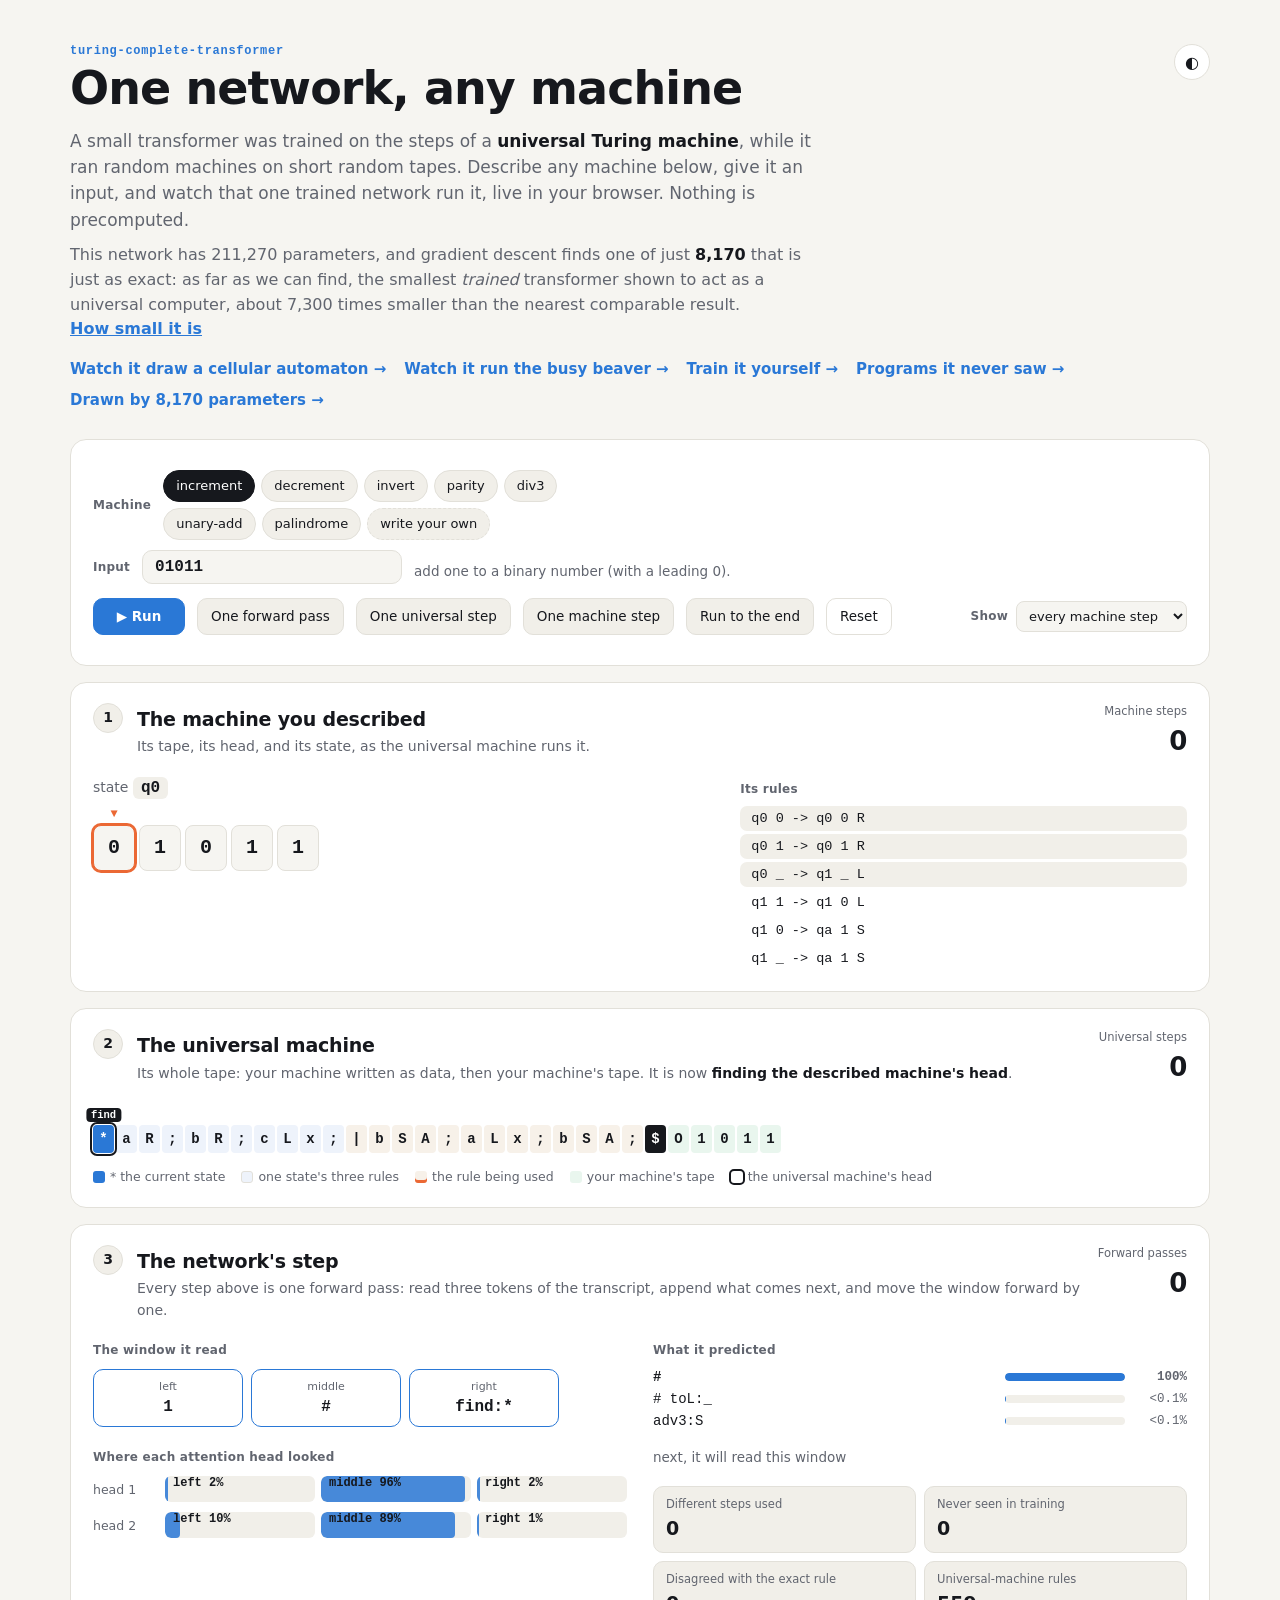
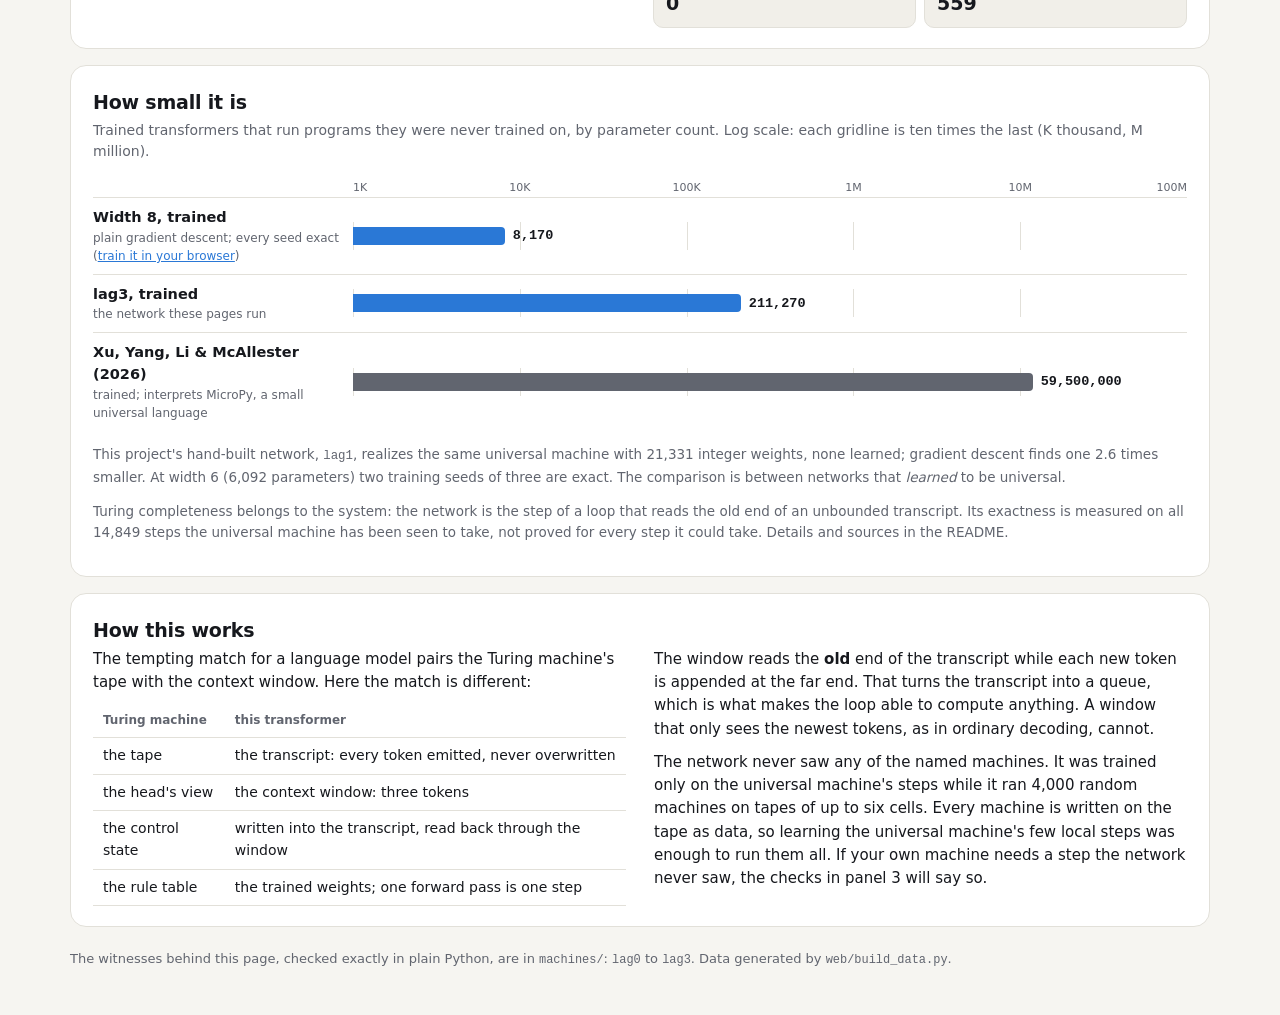
==== web/index.html @ 1ff1c218 "web/curves.html: the 8,170-parameter network draws the dragon curve and the Koch curve Two Turing ma" ====
<!doctype html>
<html lang="en">
<head>
<meta charset="utf-8">
<meta name="viewport" content="width=device-width, initial-scale=1">
<title>One Network, Any Machine</title>
<meta name="description" content="A trained transformer runs any Turing machine you describe, live in the browser.">
<link rel="stylesheet" href="style.css">
<script>try { var t = localStorage.getItem("tct-theme"); if (t) document.documentElement.dataset.theme = t; } catch (e) {}</script>
</head>
<body>
<header class="hero">
  <div class="wrap">
    <p class="kicker">turing-complete-transformer</p>
    <h1>One network, any machine</h1>
    <p class="lede">A small transformer was trained on the steps of a <b>universal Turing machine</b>, while it ran random
      machines on short random tapes. Describe any machine below, give it an input, and watch that one trained network
      run it, live in your browser. Nothing is precomputed.</p>
    <p class="lede small-lede">This network has 211,270 parameters, and gradient descent finds one of just <b>8,170</b>
      that is just as exact: as far as we can find, the smallest <em>trained</em> transformer shown to act as a universal
      computer, about 7,300 times smaller than the nearest comparable result. <a href="#h-small">How small it is</a></p>
    <nav class="pagenav"><a href="draw.html">Watch it draw a cellular automaton →</a><a href="beaver.html">Watch it run the busy beaver →</a><a href="train.html">Train it yourself →</a><a href="programs.html">Programs it never saw →</a><a href="curves.html">Drawn by 8,170 parameters →</a></nav>
    <button class="theme" type="button" aria-label="Toggle light and dark">◐</button>
  </div>
</header>

<main class="wrap">
  <section class="panel controls" aria-label="Choose a machine and run it">
    <div class="row">
      <span class="label">Machine</span>
      <div class="chips" id="machines"></div>
    </div>
    <div class="editor" id="editor" hidden>
      <label class="label" for="rules">Your machine: one rule per line, <code>STATE READ -&gt; NEXT WRITE MOVE</code>.
        Symbols are <code>0 1 _</code>, moves <code>L R S</code>; <code>qa</code> accepts, <code>qr</code> rejects, a
        missing rule rejects. The first rule's state is the start.</label>
      <textarea id="rules" rows="7" spellcheck="false"></textarea>
      <p class="error" id="rule-error" role="alert"></p>
    </div>
    <div class="row">
      <label class="label" for="input">Input</label>
      <input id="input" type="text" spellcheck="false" autocomplete="off">
      <span class="hint" id="input-hint"></span>
    </div>
    <div class="row buttons">
      <button class="btn primary" id="play" type="button">▶ Run</button>
      <button class="btn" id="step-pass" type="button">One forward pass</button>
      <button class="btn" id="step-utm" type="button">One universal step</button>
      <button class="btn" id="step-sim" type="button">One machine step</button>
      <button class="btn" id="to-end" type="button">Run to the end</button>
      <button class="btn ghost" id="reset" type="button">Reset</button>
      <label class="speed"><span class="label">Show</span>
        <select id="speed">
          <option value="pass">every forward pass</option>
          <option value="utm">every universal step</option>
          <option value="sim" selected>every machine step</option>
          <option value="fast">as fast as possible</option>
        </select>
      </label>
    </div>
  </section>

  <section class="panel" aria-labelledby="h-sim">
    <div class="phead">
      <span class="num">1</span>
      <div><h2 id="h-sim">The machine you described</h2>
        <p class="sub">Its tape, its head, and its state, as the universal machine runs it.</p></div>
      <div class="stat"><span>Machine steps</span><b id="sim-steps">0</b></div>
    </div>
    <div class="simgrid">
      <div>
        <div class="state-line">state <b id="sim-state">q0</b></div>
        <div class="tape" id="sim-tape" aria-live="off"></div>
        <div class="verdict" id="verdict" aria-live="polite"></div>
      </div>
      <div>
        <span class="label">Its rules</span>
        <div class="rules" id="rule-table"></div>
      </div>
    </div>
  </section>

  <section class="panel" aria-labelledby="h-utm">
    <div class="phead">
      <span class="num">2</span>
      <div><h2 id="h-utm">The universal machine</h2>
        <p class="sub">Its whole tape: your machine written as data, then your machine's tape. It is now
          <b id="utm-phase">finding the described machine's head</b>.</p></div>
      <div class="stat"><span>Universal steps</span><b id="utm-steps">0</b></div>
    </div>
    <div class="utm" id="utm-tape"></div>
    <div class="legend">
      <span><i class="k k-star"></i>* the current state</span>
      <span><i class="k k-entry"></i>one state's three rules</span>
      <span><i class="k k-sel"></i>the rule being used</span>
      <span><i class="k k-sim"></i>your machine's tape</span>
      <span><i class="k k-head"></i>the universal machine's head</span>
    </div>
  </section>

  <section class="panel" aria-labelledby="h-net">
    <div class="phead">
      <span class="num">3</span>
      <div><h2 id="h-net">The network's step</h2>
        <p class="sub">Every step above is one forward pass: read three tokens of the transcript, append what comes
          next, and move the window forward by one.</p></div>
      <div class="stat"><span>Forward passes</span><b id="passes">0</b></div>
    </div>
    <div class="netgrid">
      <div>
        <span class="label">The window it read</span>
        <div class="window" id="window"></div>
        <span class="label">Where each attention head looked</span>
        <div class="attn" id="attn"></div>
      </div>
      <div>
        <span class="label">What it predicted</span>
        <div class="preds" id="preds"></div>
        <div class="checks" id="checks"></div>
      </div>
    </div>
  </section>

  <section class="panel" aria-labelledby="h-small">
    <h2 id="h-small">How small it is</h2>
    <p class="sub">Trained transformers that run programs they were never trained on, by parameter count. Log scale:
      each gridline is ten times the last (K thousand, M million).</p>
    <div class="sizes" role="table" aria-label="Parameter counts">
      <div class="sz-axis" aria-hidden="true"><span style="left:0%">1K</span><span style="left:20%">10K</span><span style="left:40%">100K</span>
        <span style="left:60%">1M</span><span style="left:80%">10M</span><span style="left:100%">100M</span></div>
      <div class="sz-row ours" role="row"><span class="sz-name" role="cell">Width 8, trained<small>plain gradient descent; every seed exact (<a href="train.html">train it in your browser</a>)</small></span>
        <span class="sz-bar" role="cell"><i style="width:18.2%"></i><b>8,170</b></span></div>
      <div class="sz-row ours" role="row"><span class="sz-name" role="cell">lag3, trained<small>the network these pages run</small></span>
        <span class="sz-bar" role="cell"><i style="width:46.5%"></i><b>211,270</b></span></div>
      <div class="sz-row" role="row"><span class="sz-name" role="cell">Xu, Yang, Li &amp; McAllester (2026)<small>trained; interprets MicroPy, a small universal language</small></span>
        <span class="sz-bar" role="cell"><i style="width:81.5%"></i><b>59,500,000</b></span></div>
    </div>
    <div class="cols small-cols">
      <p>This project's hand-built network, <code>lag1</code>, realizes the same universal machine with 21,331 integer
        weights, none learned; gradient descent finds one 2.6 times smaller. At width 6 (6,092 parameters) two training
        seeds of three are exact. The comparison is between networks that <em>learned</em> to be universal.</p>
      <p>Turing completeness belongs to the system: the network is the step of a loop that reads the old end of an
        unbounded transcript. Its exactness is measured on all 14,849 steps the universal machine has been seen to take,
        not proved for every step it could take. Details and sources in the README.</p>
    </div>
  </section>

  <section class="panel explain" aria-labelledby="h-how">
    <h2 id="h-how">How this works</h2>
    <div class="cols">
      <div>
        <p>The tempting match for a language model pairs the Turing machine's tape with the context window. Here the
          match is different:</p>
        <table>
          <thead><tr><th>Turing machine</th><th>this transformer</th></tr></thead>
          <tbody>
            <tr><td>the tape</td><td>the transcript: every token emitted, never overwritten</td></tr>
            <tr><td>the head's view</td><td>the context window: three tokens</td></tr>
            <tr><td>the control state</td><td>written into the transcript, read back through the window</td></tr>
            <tr><td>the rule table</td><td>the trained weights; one forward pass is one step</td></tr>
          </tbody>
        </table>
      </div>
      <div>
        <p>The window reads the <b>old</b> end of the transcript while each new token is appended at the far end. That
          turns the transcript into a queue, which is what makes the loop able to compute anything. A window that only
          sees the newest tokens, as in ordinary decoding, cannot.</p>
        <p>The network never saw any of the named machines. It was trained only on the universal machine's steps while
          it ran <span id="n-machines">4,000</span> random machines on tapes of up to six cells. Every machine is
          written on the tape as data, so learning the universal machine's few local steps was enough to run them
          all. If your own machine needs a step the network never saw, the checks in panel 3 will say so.</p>
      </div>
    </div>
  </section>
</main>

<footer class="wrap foot">
  The witnesses behind this page, checked exactly in plain Python, are in <code>machines/</code>: <code>lag0</code> to
  <code>lag3</code>. Data generated by <code>web/build_data.py</code>.
</footer>

<script src="data.js"></script>
<script src="mynet.js"></script>
<script src="core.js"></script>
<script src="app.js"></script>
</body>
</html>
---- web/style.css ----
:root {
  --bg: #f6f5f1;
  --panel: #ffffff;
  --ink: #16181d;
  --muted: #61656f;
  --rule: #e2e0d9;
  --soft: #f1efe9;
  --accent: #2a78d6;          /* validated categorical slot 1 */
  --accent-2: #eb6834;        /* validated categorical slot 2 */
  --good: #0a8a0a;
  --bad: #d03b3b;
  --entry-a: #eef3fb;
  --entry-b: #f7f1e9;
  --sim: #e9f6ee;
  --mono: ui-monospace, "SF Mono", Menlo, Consolas, monospace;
  --sans: -apple-system, BlinkMacSystemFont, "Inter", "Segoe UI", system-ui, sans-serif;
  color-scheme: light;
}
@media (prefers-color-scheme: dark) {
  :root:not([data-theme="light"]) {
    --bg: #111317; --panel: #191c22; --ink: #eceef2; --muted: #9aa0ab; --rule: #2a2e37; --soft: #20242c;
    --accent: #3987e5; --accent-2: #d95926; --good: #3cbf5c; --bad: #e66767;
    --entry-a: #24324b; --entry-b: #3a2f24; --sim: #1f3528; color-scheme: dark;
  }
}
:root[data-theme="dark"] {
  --bg: #111317; --panel: #191c22; --ink: #eceef2; --muted: #9aa0ab; --rule: #2a2e37; --soft: #20242c;
  --accent: #3987e5; --accent-2: #d95926; --good: #3cbf5c; --bad: #e66767;
  --entry-a: #24324b; --entry-b: #3a2f24; --sim: #1f3528; color-scheme: dark;
}

* { box-sizing: border-box; }
body { margin: 0; background: var(--bg); color: var(--ink); font: 15px/1.55 var(--sans); }
code { font-family: var(--mono); font-size: 0.92em; }
.wrap { max-width: 1180px; margin: 0 auto; padding: 0 20px; }

.hero { padding: 44px 0 26px; }
.hero .wrap { position: relative; }
.kicker { margin: 0 0 6px; font: 600 12px var(--mono); letter-spacing: 0.06em; color: var(--accent); }
h1 { margin: 0; font-size: clamp(30px, 5vw, 46px); line-height: 1.08; letter-spacing: -0.02em; }
.lede { max-width: 760px; margin: 14px 0 0; font-size: 17px; color: var(--muted); }
.lede b { color: var(--ink); }
.theme { position: absolute; top: 0; right: 20px; width: 36px; height: 36px; border-radius: 50%; border: 1px solid var(--rule);
  background: var(--panel); color: var(--ink); font-size: 16px; cursor: pointer; }

.panel { background: var(--panel); border: 1px solid var(--rule); border-radius: 16px; padding: 20px 22px; margin: 0 0 16px; }
.label { font-size: 12px; font-weight: 600; color: var(--muted); letter-spacing: 0.02em; }
.row { display: flex; flex-wrap: wrap; align-items: center; gap: 10px 12px; margin: 10px 0; }
.chips { display: flex; flex-wrap: wrap; gap: 6px; }
.chip { font: inherit; font-size: 13px; padding: 5px 12px; border-radius: 999px; border: 1px solid var(--rule); background: var(--soft);
  color: var(--ink); cursor: pointer; }
.chip[aria-pressed="true"] { background: var(--ink); color: var(--panel); border-color: var(--ink); }
.chip.own { border-style: dashed; }
#input { font: 600 16px var(--mono); padding: 7px 12px; border-radius: 10px; border: 1px solid var(--rule); background: var(--bg);
  color: var(--ink); min-width: 0; flex: 0 1 260px; }
.hint { font-size: 13px; color: var(--muted); }
.editor { margin: 6px 0 4px; }
.editor .label { display: block; margin-bottom: 6px; font-weight: 500; }
textarea { width: 100%; font: 14px/1.5 var(--mono); padding: 10px 12px; border-radius: 10px; border: 1px solid var(--rule);
  background: var(--bg); color: var(--ink); resize: vertical; }
.error { min-height: 1.2em; margin: 4px 0 0; color: var(--bad); font-size: 13px; }
.buttons { margin-top: 14px; }
.btn { font: inherit; font-size: 13.5px; padding: 7px 13px; border-radius: 10px; border: 1px solid var(--rule); background: var(--soft);
  color: var(--ink); cursor: pointer; }
.btn:hover { border-color: var(--muted); }
.btn:disabled { opacity: 0.45; cursor: default; }
.btn.primary { background: var(--accent); border-color: var(--accent); color: #fff; font-weight: 600; min-width: 92px; }
.btn.ghost { background: none; }
.speed { margin-left: auto; display: inline-flex; align-items: center; gap: 8px; }
select { font: inherit; font-size: 13px; padding: 6px 8px; border-radius: 8px; border: 1px solid var(--rule); background: var(--bg); color: var(--ink); }
:focus-visible { outline: 2px solid var(--accent); outline-offset: 2px; }

.phead { display: grid; grid-template-columns: auto 1fr auto; gap: 14px; align-items: start; margin-bottom: 16px; }
.num { width: 30px; height: 30px; border-radius: 50%; display: grid; place-items: center; font-weight: 700; font-size: 14px;
  background: var(--soft); border: 1px solid var(--rule); }
h2 { margin: 2px 0 2px; font-size: 19px; letter-spacing: -0.01em; }
.sub { margin: 0; color: var(--muted); font-size: 14px; }
.sub b { color: var(--ink); font-weight: 600; }
.stat { text-align: right; }
.stat span { display: block; font-size: 11.5px; color: var(--muted); }
.stat b { font-size: 26px; font-weight: 650; letter-spacing: -0.01em; }

.simgrid { display: grid; grid-template-columns: 1.4fr 1fr; gap: 22px; }
.state-line { font-size: 14px; color: var(--muted); margin-bottom: 8px; }
.state-line b { font: 700 16px var(--mono); color: var(--ink); padding: 2px 8px; border-radius: 6px; background: var(--soft); }
.tape { display: flex; flex-wrap: wrap; gap: 4px; padding-top: 18px; }
.cell { position: relative; width: 42px; height: 46px; display: grid; place-items: center; font: 700 20px var(--mono);
  border: 1.5px solid var(--rule); border-radius: 8px; background: var(--bg); transition: background 0.2s; }
.cell.blank { color: var(--muted); font-weight: 400; }
.cell.head { border-color: var(--accent-2); box-shadow: 0 0 0 2px var(--accent-2); }
.cell.head::before { content: "▼"; position: absolute; top: -19px; font-size: 12px; color: var(--accent-2); }
.verdict { margin-top: 16px; min-height: 44px; }
.verdict .box { display: inline-flex; flex-wrap: wrap; align-items: center; gap: 6px 12px; padding: 10px 14px; border-radius: 12px;
  border: 1px solid var(--rule); background: var(--soft); font-size: 14px; }
.verdict .ok { color: var(--good); font-weight: 700; }
.verdict .no { color: var(--bad); font-weight: 700; }
.rules { display: grid; gap: 3px; margin-top: 6px; max-height: 260px; overflow: auto; }
.rule { font: 13.5px var(--mono); padding: 4px 10px; border-radius: 7px; border: 1px solid transparent; }
.rule.live { border-color: var(--accent-2); background: color-mix(in srgb, var(--accent-2) 12%, transparent); }
.rule.cur { background: var(--soft); }

.utm { display: flex; flex-wrap: wrap; gap: 3px 2px; padding-top: 22px; font: 600 14px var(--mono); }
.u { position: relative; min-width: 21px; height: 28px; padding: 0 3px; display: grid; place-items: center; border-radius: 4px; }
.u.ea { background: var(--entry-a); }
.u.eb { background: var(--entry-b); }
.u.star { background: var(--accent); color: #fff; }
.u.sel { box-shadow: inset 0 -3px 0 var(--accent-2); }
.u.dollar { background: var(--ink); color: var(--panel); }
.u.sim { background: var(--sim); }
.u.blank { color: var(--muted); font-weight: 400; }
.u.head { outline: 2px solid var(--ink); outline-offset: 1px; z-index: 1; }
.u.head .tag { position: absolute; bottom: 31px; left: 50%; transform: translateX(-50%); white-space: nowrap; font: 600 10.5px var(--mono);
  padding: 1px 5px; border-radius: 4px; background: var(--ink); color: var(--panel); }
.legend { display: flex; flex-wrap: wrap; gap: 6px 16px; margin-top: 14px; font-size: 12.5px; color: var(--muted); }
.k { display: inline-block; width: 12px; height: 12px; border-radius: 3px; vertical-align: -2px; margin-right: 5px; }
.k-star { background: var(--accent); } .k-entry { background: var(--entry-a); border: 1px solid var(--rule); }
.k-sel { box-shadow: inset 0 -3px 0 var(--accent-2); background: var(--entry-b); } .k-sim { background: var(--sim); }
.k-head { outline: 2px solid var(--ink); }

.netgrid { display: grid; grid-template-columns: 1fr 1fr; gap: 26px; }
.window { display: flex; gap: 8px; margin: 8px 0 18px; }
.wtok { flex: 1; max-width: 150px; text-align: center; border: 1.5px solid var(--accent); border-radius: 10px; padding: 8px 6px; }
.wtok .pos { display: block; font-size: 11px; color: var(--muted); }
.wtok b { font: 700 16px var(--mono); }
.attn { display: grid; gap: 10px; margin-top: 8px; }
.ahead { display: grid; grid-template-columns: 62px 1fr; gap: 10px; align-items: center; font-size: 12.5px; color: var(--muted); }
.abars { display: grid; grid-template-columns: repeat(3, 1fr); gap: 6px; }
.abar { height: 26px; border-radius: 6px; background: var(--soft); position: relative; overflow: hidden; }
.abar i { position: absolute; left: 0; top: 0; bottom: 0; background: var(--accent); opacity: 0.85; border-radius: 6px 4px 4px 6px; }
.abar span { position: relative; z-index: 1; display: block; padding: 0 8px; line-height: 26px; font: 600 12px var(--mono); color: var(--ink); }
.preds { display: grid; gap: 6px; margin-top: 8px; }
.pred { display: grid; grid-template-columns: 1fr 120px 52px; gap: 10px; align-items: center; font: 14px var(--mono); }
.pred .pbar { height: 8px; border-radius: 4px; background: var(--soft); overflow: hidden; }
.pred .pbar i { display: block; height: 100%; background: var(--accent); border-radius: 4px; }
.pred .pp { text-align: right; color: var(--muted); font-size: 12.5px; }
.pred.top { font-weight: 700; }
.appended { margin-top: 12px; font-size: 13.5px; color: var(--muted); }
.appended b { font-family: var(--mono); color: var(--ink); padding: 2px 7px; border-radius: 6px; border: 1.5px solid var(--accent-2); }
.checks { display: grid; grid-template-columns: 1fr 1fr; gap: 8px; margin-top: 18px; }
.check { padding: 9px 12px; border-radius: 10px; border: 1px solid var(--rule); background: var(--soft); }
.check span { display: block; font-size: 11.5px; color: var(--muted); }
.check b { font-size: 19px; }
.check.warn { border-color: var(--bad); }
.check.warn b { color: var(--bad); }

.explain .cols { display: grid; grid-template-columns: 1fr 1fr; gap: 28px; }
.explain p { margin: 0 0 10px; }
.explain table { width: 100%; border-collapse: collapse; font-size: 14px; margin-top: 6px; }
.explain th, .explain td { text-align: left; padding: 7px 10px; border-bottom: 1px solid var(--rule); vertical-align: top; }
.explain th { font-size: 12px; color: var(--muted); font-weight: 600; }
.foot { padding: 6px 20px 40px; color: var(--muted); font-size: 13px; }

@media (max-width: 900px) {
  .simgrid, .netgrid, .explain .cols { grid-template-columns: 1fr; }
  .speed { margin-left: 0; }
}
@media (max-width: 560px) {
  .wrap { padding: 0 14px; }
  .panel { padding: 16px; }
  .phead { grid-template-columns: auto 1fr; }
  .phead .stat { grid-column: 1 / -1; text-align: left; }
  .cell { width: 34px; height: 40px; font-size: 17px; }
  .checks { grid-template-columns: 1fr; }
  .pred { grid-template-columns: 1fr 70px 46px; }
}
@media (prefers-reduced-motion: reduce) { * { transition: none !important; } }

/* ---------------------------------------------------------------- draw.html */
.kicker a { color: inherit; text-decoration: none; }
.kicker a:hover { text-decoration: underline; }
.nav-draw { display: inline-block; margin-top: 16px; font-weight: 600; color: var(--accent); text-decoration: none; }
.nav-draw:hover { text-decoration: underline; }
.anyrule { display: inline-flex; align-items: center; gap: 8px; margin-left: 6px; }
.anyrule input { width: 84px; font: 600 15px var(--mono); padding: 5px 10px; border-radius: 10px; border: 1px solid var(--rule);
  background: var(--bg); color: var(--ink); }
.drawgrid { display: grid; grid-template-columns: minmax(0, 1fr) 300px; gap: 24px; align-items: start; }
.canvaswrap { position: relative; display: flex; justify-content: center; padding-right: 26px; }
canvas { display: block; border-radius: 6px; }
.ticks { position: absolute; top: 0; right: 0; width: 22px; }
.ticks span { position: absolute; left: 0; display: flex; align-items: center; font-weight: 700; line-height: 1; }
.ticks .ok { color: var(--good); }
.ticks .no { color: var(--bad); }
.dstats { display: grid; grid-template-columns: 1fr 1fr; gap: 8px; }
.dstats > div { padding: 9px 12px; border-radius: 10px; border: 1px solid var(--rule); background: var(--soft); }
.dstats span { display: block; font-size: 11.5px; color: var(--muted); }
.dstats b { font-size: 18px; }
.dstats .big, .dstats .wide { grid-column: 1 / -1; }
.dstats .big b { font-size: 30px; letter-spacing: -0.02em; }
.dstats .big em { display: block; font-style: normal; font-size: 12.5px; color: var(--muted); min-height: 1.2em; }
.dstats .warn { border-color: var(--bad); }
.dstats .warn b { color: var(--bad); }
.note { grid-column: 1 / -1; margin: 4px 0 0; font-size: 13.5px; color: var(--muted); }
.tower { margin: 0 0 10px; padding-left: 20px; }
.tower li { margin: 0 0 6px; }
.enc { margin: 0 0 12px; padding: 10px 12px; border-radius: 10px; background: var(--soft); border: 1px solid var(--rule);
  font: 12.5px/1.5 var(--mono); white-space: pre-wrap; word-break: break-all; }
.rules.small { grid-template-columns: repeat(auto-fill, minmax(150px, 1fr)); max-height: none; margin: 4px 0 12px; }
.rules.small .rule { font-size: 12.5px; padding: 2px 6px; }
@media (max-width: 900px) { .drawgrid { grid-template-columns: 1fr; } }

/* ---------------------------------------------------------------- beaver.html */
.pagenav { display: flex; flex-wrap: wrap; gap: 8px 18px; margin-top: 16px; }
.pagenav a { font-weight: 600; color: var(--accent); text-decoration: none; }
.pagenav a:hover { text-decoration: underline; }
.bbtop { display: grid; grid-template-columns: repeat(3, minmax(0, 1fr)); gap: 10px; margin: 6px 0 18px; }
.counter { padding: 12px 14px; border-radius: 12px; border: 1px solid var(--rule); background: var(--soft); }
.counter span { display: block; font-size: 12px; color: var(--muted); }
.counter b { display: block; font-size: 40px; line-height: 1.1; letter-spacing: -0.03em; font-variant-numeric: tabular-nums; }
.counter em { display: block; font-style: normal; font-size: 12.5px; color: var(--muted); min-height: 1.2em; }
.bbtape-wrap { overflow-x: auto; padding: 26px 2px 4px; }
.bbtape { display: flex; gap: 4px; width: max-content; margin: 0 auto; }
.bbcell { position: relative; width: 44px; height: 44px; border-radius: 8px; border: 1px solid var(--rule); background: var(--bg);
  display: flex; align-items: center; justify-content: center; font: 600 15px var(--mono); color: var(--muted);
  transition: background-color .12s; }
.bbcell.one { background: var(--ink); border-color: var(--ink); }
.bbcell.head { box-shadow: 0 0 0 3px var(--accent); }
.bbcell .badge { position: absolute; top: -24px; left: 50%; transform: translateX(-50%); padding: 1px 7px; border-radius: 999px;
  background: var(--accent); color: #fff; font: 700 12px var(--mono); }
.used { margin: 10px 0 18px; text-align: center; font-size: 15px; color: var(--muted); min-height: 1.4em; }
.bbgrid { display: grid; grid-template-columns: minmax(0, 1fr) 300px; gap: 24px; align-items: start; }
.bbrules { border-collapse: separate; border-spacing: 4px; margin: 6px 0 10px; font: 14px var(--mono); }
.bbrules th { font: 600 12px var(--sans); color: var(--muted); text-align: left; padding: 2px 6px; }
.bbrules tbody th { font: 700 15px var(--mono); color: var(--ink); }
.bbrules td { min-width: 78px; padding: 6px 10px; border-radius: 8px; background: var(--soft); border: 1px solid var(--rule); }
.bbrules td:empty { background: none; border-color: transparent; }
.bbrules tr.prelude td, .bbrules tr.prelude th { color: var(--muted); }
.bbrules td.on { background: var(--accent); border-color: var(--accent); color: #fff; }
.checks2 { display: grid; grid-template-columns: 1fr 1fr; gap: 8px; }
.checks2 .sm { padding: 9px 12px; border-radius: 10px; border: 1px solid var(--rule); background: var(--soft); }
.checks2 .sm:first-child { grid-column: 1 / -1; }
.checks2 span { display: block; font-size: 11.5px; color: var(--muted); }
.checks2 b { font-size: 18px; }
.checks2 .warn { border-color: var(--bad); }
.checks2 .warn b { color: var(--bad); }
.ribbon-wrap { overflow-x: auto; padding-bottom: 4px; }
.ribbon-wrap canvas { display: block; border-radius: 6px; }
.verdict2 { margin: 14px 0 0; font-weight: 600; min-height: 1.4em; }
.verdict2.ok { color: var(--good); }
.verdict2.bad { color: var(--bad); }
@media (max-width: 900px) { .bbgrid { grid-template-columns: 1fr; } }
@media (max-width: 600px) {
  .bbtop { grid-template-columns: 1fr 1fr; }
  .bbtop .counter:last-child { grid-column: 1 / -1; }
  .counter b { font-size: 30px; }
  .bbcell { width: 30px; height: 30px; border-radius: 6px; font-size: 12px; }
  .bbtape { gap: 3px; }
  .bbrules td { min-width: 0; padding: 5px 6px; font-size: 12.5px; }
}
.hero .kicker { padding-right: 52px; }

/* ---------------------------------------------------------------- train.html */
.mono { font-family: var(--mono); }
.hint { margin: 8px 0 0; font-size: 13.5px; color: var(--muted); }
#machines { flex: 1 1 220px; max-width: 420px; accent-color: var(--accent); }
#machines-out { font-size: 18px; min-width: 64px; text-align: right; }
.small-in { width: 70px; font: 600 14px var(--mono); padding: 5px 8px; border-radius: 10px; border: 1px solid var(--rule); background: var(--bg); color: var(--ink); }
.tstats { display: grid; grid-template-columns: repeat(4, minmax(0, 1fr)); gap: 8px; margin: 6px 0 14px; }
.tstats > div { padding: 10px 12px; border-radius: 10px; border: 1px solid var(--rule); background: var(--soft); }
.tstats span { display: block; font-size: 11.5px; color: var(--muted); }
.tstats b { font-size: 20px; font-variant-numeric: tabular-nums; }
.charts { display: grid; grid-template-columns: 1fr 1fr; gap: 16px; }
.charts figure { margin: 0; }
.charts figcaption { font-size: 12.5px; color: var(--muted); margin-bottom: 4px; display: flex; flex-wrap: wrap; gap: 10px; align-items: center; }
.charts canvas { display: block; width: 100%; height: 190px; }
.key { display: inline-flex; gap: 6px; align-items: center; }
.key i { display: inline-block; width: 14px; height: 3px; border-radius: 2px; margin-left: 6px; }
.key .k1 { background: #2a78d6; }
.key .k2 { background: #eb6834; }
.progs { display: grid; grid-template-columns: repeat(auto-fill, minmax(190px, 1fr)); gap: 8px; }
.prog { padding: 10px 12px; border-radius: 10px; border: 1px solid var(--rule); background: var(--soft); display: flex; flex-direction: column; gap: 3px; }
.prog b { font-size: 14.5px; }
.prog .sub2 { font-size: 12px; color: var(--muted); }
.prog .res { font-size: 13px; font-weight: 600; color: var(--muted); }
.prog.yes .res { color: var(--good); }
.prog.no .res { color: var(--bad); }
.prog.no { border-color: var(--bad); }
.view3d { position: relative; height: 440px; border-radius: 12px; background: var(--soft); overflow: hidden; touch-action: none; }
.view3d canvas { display: block; width: 100% !important; height: 100% !important; }
.v-msg { position: absolute; inset: 0; display: flex; align-items: center; justify-content: center; margin: 0; color: var(--muted); font-size: 14px; padding: 16px; text-align: center; }
.v-label { position: absolute; left: 0; top: 0; pointer-events: none; font: 600 12px var(--mono); color: var(--ink);
  background: var(--panel); border: 1px solid var(--rule); border-radius: 6px; padding: 1px 6px; white-space: nowrap; }
.legend3d { margin-top: 10px; gap: 8px 16px; font-size: 13px; color: var(--muted); }
.legend3d > span { display: inline-flex; align-items: center; gap: 6px; }
.sw { display: inline-block; width: 12px; height: 12px; border-radius: 3px; }
.s-learned { background: var(--accent); }
.s-pending { background: var(--rule); }
.s-good { background: #0ca30c; }
.s-bad { background: #d03b3b; }
.dot { display: inline-block; width: 10px; height: 10px; border-radius: 50%; }
.d1 { background: #2a78d6; } .d2 { background: #eb6834; } .d3 { background: #1baf7a; }
.mynet-bar { margin: 0 0 16px; padding: 10px 14px; border-radius: 12px; border: 1px solid var(--accent); background: var(--soft);
  font-size: 14px; display: flex; flex-wrap: wrap; align-items: center; gap: 8px 12px; }
@media (max-width: 760px) {
  .tstats { grid-template-columns: 1fr 1fr; }
  .charts { grid-template-columns: 1fr; }
  .view3d { height: 340px; }
}

/* ---------------------------------------------------------------- programs.html */
.param-in { width: 200px; font: 600 15px var(--mono); padding: 6px 10px; border-radius: 10px; border: 1px solid var(--rule); background: var(--bg); color: var(--ink); }
.bigval { font: 700 clamp(28px, 6vw, 52px)/1.1 var(--mono); letter-spacing: -0.02em; margin: 4px 0 12px; font-variant-numeric: tabular-nums; overflow-wrap: anywhere; }
.plotwrap canvas { display: block; width: 100%; height: 220px; }
.ptape-wrap { overflow-x: auto; margin: 6px 0 16px; padding: 4px 2px; }
.ptape { display: flex; gap: 2px; width: max-content; }
.pcell { width: 18px; height: 24px; border-radius: 4px; border: 1px solid var(--rule); background: var(--bg); display: flex; align-items: center;
  justify-content: center; font: 600 11px var(--mono); color: var(--muted); }
.pcell.one { background: var(--ink); border-color: var(--ink); color: var(--bg); }
.pcell.head { box-shadow: 0 0 0 2px var(--accent); }
.pstats { display: grid; grid-template-columns: repeat(4, minmax(0, 1fr)); gap: 8px; }
.pstats > div { padding: 9px 12px; border-radius: 10px; border: 1px solid var(--rule); background: var(--soft); }
.pstats span { display: block; font-size: 11.5px; color: var(--muted); }
.pstats b { font-size: 18px; font-variant-numeric: tabular-nums; }
.pstats .big { grid-row: span 2; }
.pstats .big b { font-size: 28px; }
.pstats .big em { display: block; font-style: normal; font-size: 12.5px; color: var(--muted); }
.pstats .warn { border-color: var(--bad); }
.pstats .warn b { color: var(--bad); }
@media (max-width: 760px) { .pstats { grid-template-columns: 1fr 1fr; } .pstats .big { grid-column: 1 / -1; grid-row: auto; } }
.pskip { display: flex; align-items: center; padding: 0 8px; font-size: 11.5px; color: var(--muted); white-space: nowrap; }

/* ---------------------------------------------------------------- index.html: how small it is */
.small-lede { font-size: 16px; margin-top: 10px; }
.small-lede a { color: var(--accent); font-weight: 600; white-space: nowrap; }
.sizes { margin: 16px 0 8px; }
.sz-axis { position: relative; height: 18px; margin-left: 260px; font-size: 11px; color: var(--muted); }
.sz-axis span { position: absolute; transform: translateX(-50%); white-space: nowrap; }
.sz-axis span:first-child { transform: none; }
.sz-axis span:last-child { transform: translateX(-100%); }
.sz-row { display: grid; grid-template-columns: 260px minmax(0, 1fr); align-items: center; gap: 0; padding: 8px 0; border-top: 1px solid var(--rule); }
.sz-name { font-weight: 600; font-size: 14.5px; padding-right: 12px; }
.sz-name small { display: block; font-weight: 400; font-size: 12px; color: var(--muted); }
.sz-name small a { color: var(--accent); }
.sz-bar { position: relative; display: flex; align-items: center; gap: 8px; height: 28px;
  background: repeating-linear-gradient(to right, var(--rule) 0 1px, transparent 1px 20%); }
.sz-bar i { display: block; height: 18px; border-radius: 0 4px 4px 0; background: var(--muted); }
.sz-row.ours .sz-bar i { background: var(--accent); }
.sz-bar b { font: 600 13.5px var(--mono); white-space: nowrap; }
.small-cols { margin-top: 12px; font-size: 13.5px; color: var(--muted); }
@media (max-width: 700px) {
  .sz-axis { margin-left: 0; }
  .sz-row { grid-template-columns: 1fr; gap: 6px; }
}
.sz-bar i { flex: none; }
.sz-row.inside .sz-bar i { display: flex; align-items: center; justify-content: flex-end; padding-right: 8px; box-sizing: border-box; }
.sz-row.inside .sz-bar b { color: var(--bg); }

/* ---------------------------------------------------------------- curves.html */
.artwrap { border-radius: 12px; background: var(--soft); margin: 6px 0 4px; }
.artwrap canvas { display: block; width: 100%; height: 480px; }
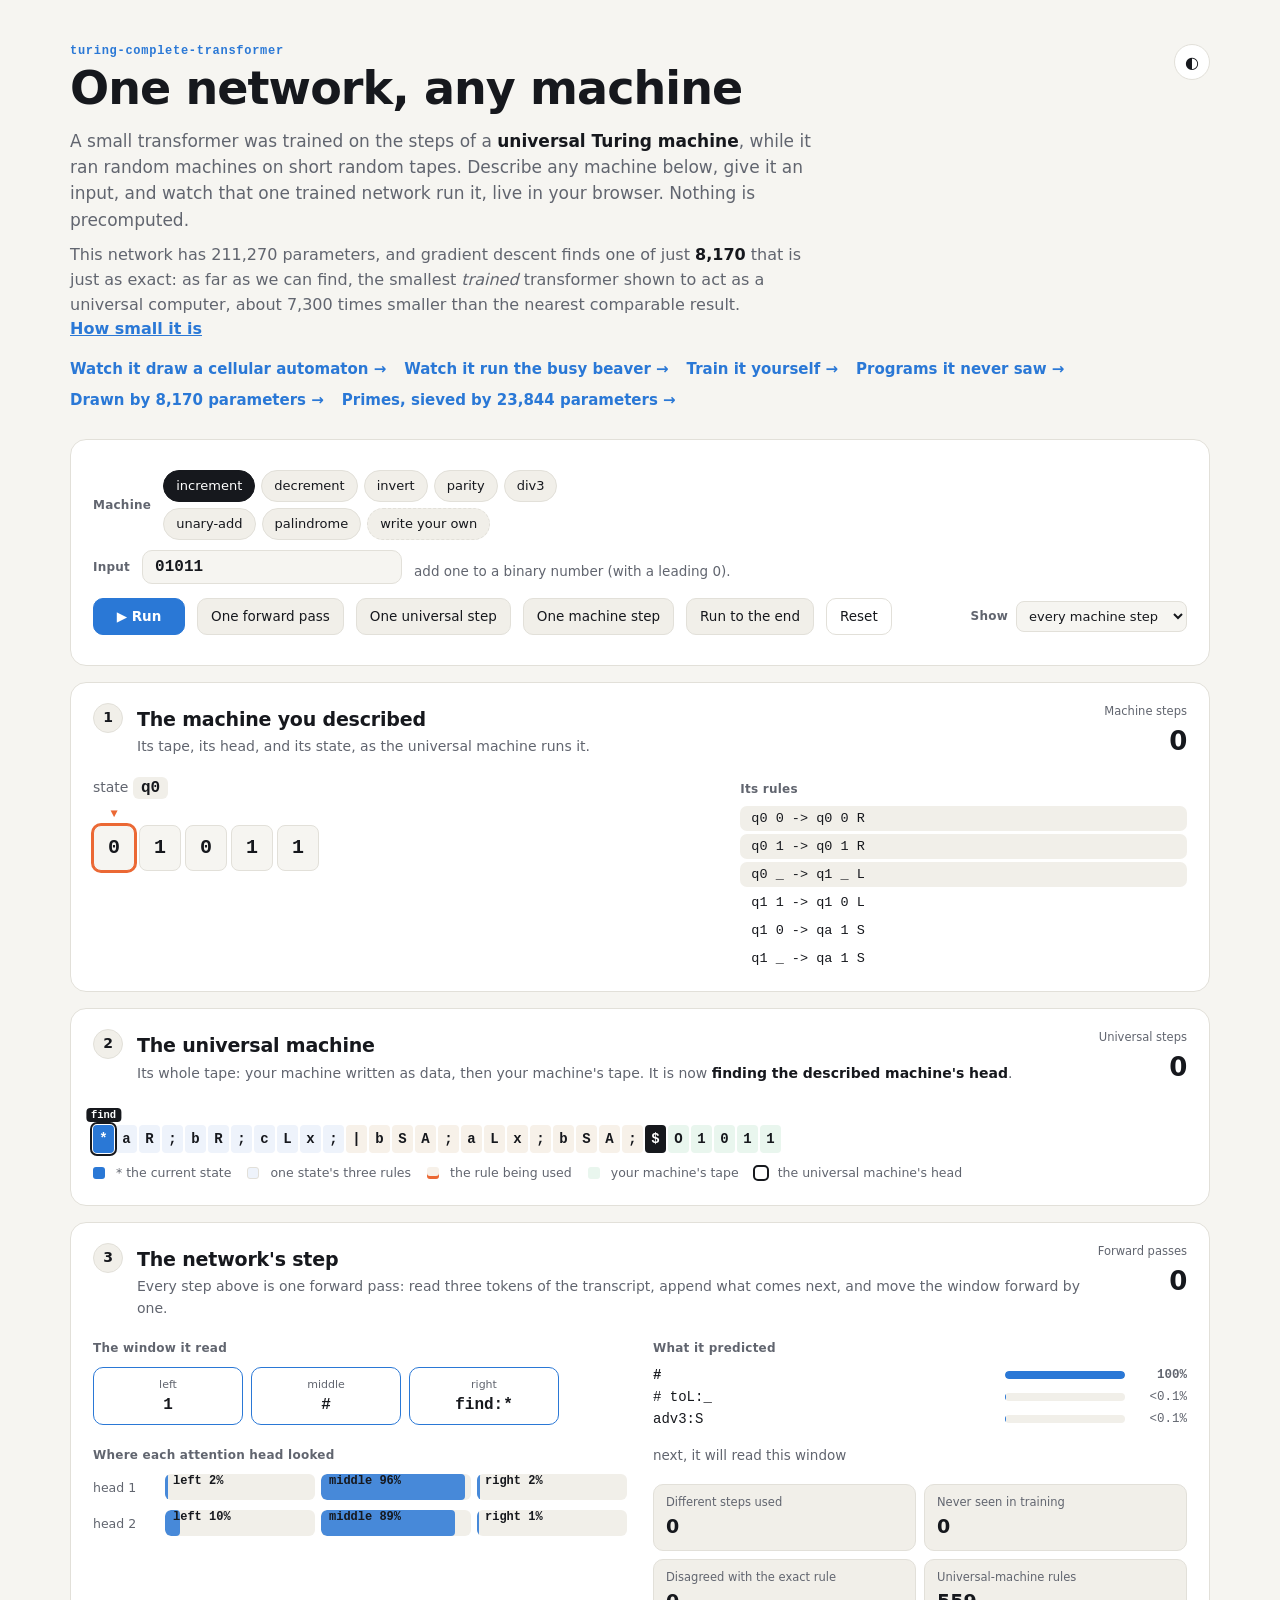
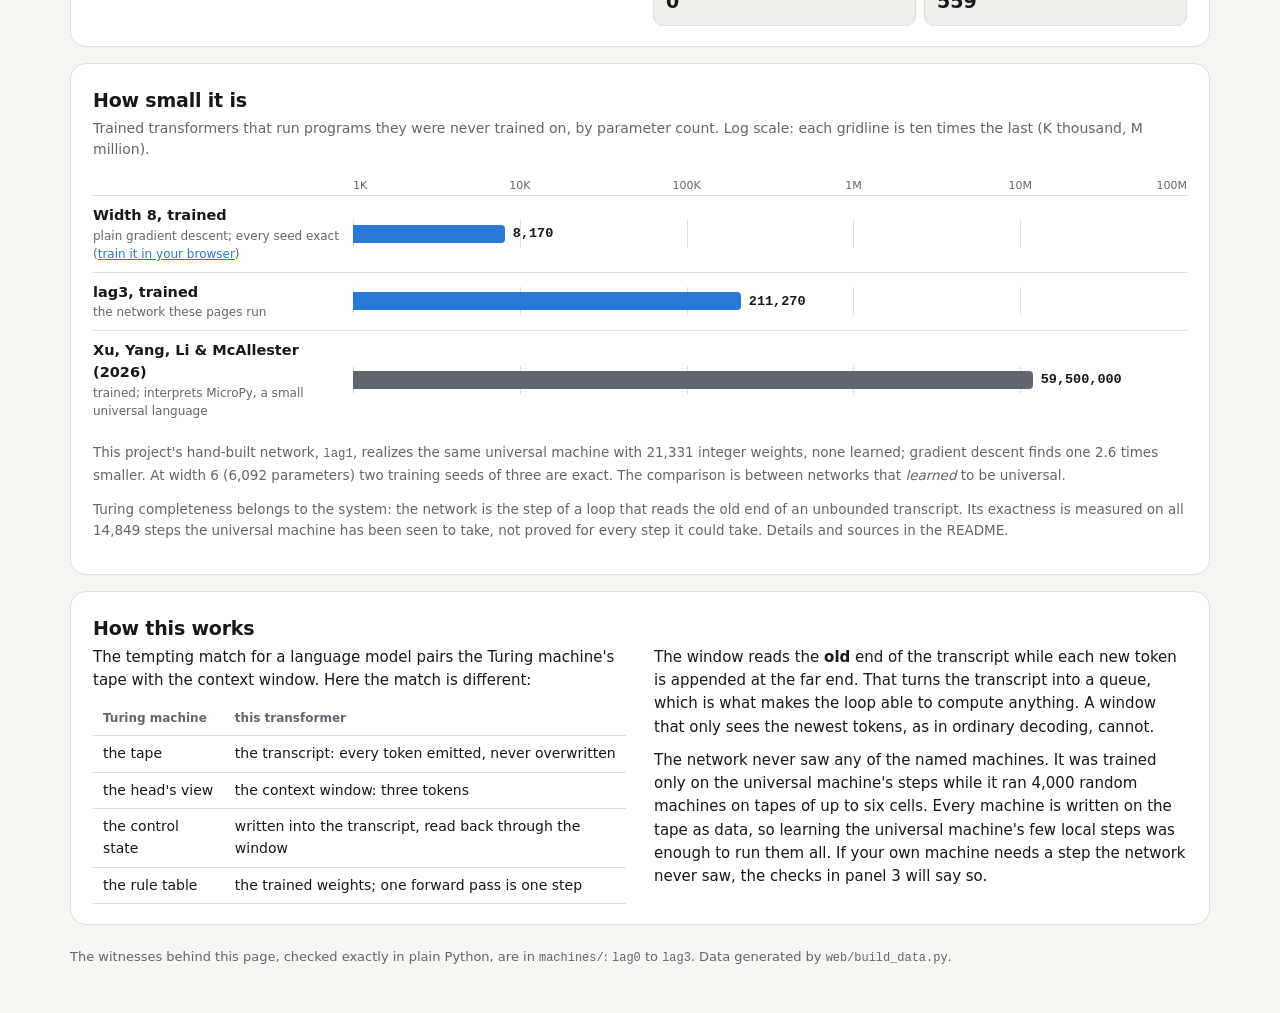
==== commit e8bfe5cd: "big-program: milestone 5, a 250-state sieve of Eratosthenes on the network The sieve as a Turing mac" ====
--- a/web/index.html
+++ b/web/index.html
@@ -5,7 +5,7 @@
 <meta name="viewport" content="width=device-width, initial-scale=1">
 <title>One Network, Any Machine</title>
 <meta name="description" content="A trained transformer runs any Turing machine you describe, live in the browser.">
-<link rel="stylesheet" href="style.css">
+<link rel="stylesheet" href="style.css?v=20261013c">
 <script>try { var t = localStorage.getItem("tct-theme"); if (t) document.documentElement.dataset.theme = t; } catch (e) {}</script>
 </head>
 <body>
@@ -19,7 +19,7 @@
     <p class="lede small-lede">This network has 211,270 parameters, and gradient descent finds one of just <b>8,170</b>
       that is just as exact: as far as we can find, the smallest <em>trained</em> transformer shown to act as a universal
       computer, about 7,300 times smaller than the nearest comparable result. <a href="#h-small">How small it is</a></p>
-    <nav class="pagenav"><a href="draw.html">Watch it draw a cellular automaton →</a><a href="beaver.html">Watch it run the busy beaver →</a><a href="train.html">Train it yourself →</a><a href="programs.html">Programs it never saw →</a><a href="curves.html">Drawn by 8,170 parameters →</a></nav>
+    <nav class="pagenav"><a href="draw.html">Watch it draw a cellular automaton →</a><a href="beaver.html">Watch it run the busy beaver →</a><a href="train.html">Train it yourself →</a><a href="programs.html">Programs it never saw →</a><a href="curves.html">Drawn by 8,170 parameters →</a><a href="primes.html">Primes, sieved by 23,844 parameters →</a></nav>
     <button class="theme" type="button" aria-label="Toggle light and dark">◐</button>
   </div>
 </header>
--- a/web/style.css
+++ b/web/style.css
@@ -347,3 +347,44 @@
 /* ---------------------------------------------------------------- curves.html */
 .artwrap { border-radius: 12px; background: var(--soft); margin: 6px 0 4px; }
 .artwrap canvas { display: block; width: 100%; height: 480px; }
+.artwrap { position: relative; }
+.artwrap canvas { height: min(68vh, 600px); }
+.artwrap #pen { position: absolute; inset: 0; width: 100%; pointer-events: none; }
+.inside { display: grid; grid-template-columns: minmax(0, 1fr) minmax(0, 1.2fr); gap: 20px; margin: 14px 0 16px; align-items: start; }
+.in-line { margin: 6px 0 8px; font-size: 14.5px; color: var(--muted); }
+.in-line b { color: var(--ink); }
+.in-say { margin-left: 8px; font-weight: 600; color: var(--accent); }
+.inside .ptape { flex-wrap: wrap; width: auto; }
+.in-flow { display: flex; align-items: center; gap: 10px; flex-wrap: wrap; }
+.in-flow .window { margin: 6px 0; }
+.in-flow .arrow { font-size: 20px; color: var(--muted); }
+.wtok.out { border-style: dashed; }
+.in-pass .note { margin: 2px 0 0; }
+@media (max-width: 760px) { .inside { grid-template-columns: 1fr; } }
+.in-rings { grid-column: 1 / -1; }
+.ringrow { display: grid; grid-template-columns: 64px minmax(0, 1fr); gap: 8px; align-items: start; margin: 6px 0; }
+.ringname { font-size: 12px; color: var(--muted); padding-top: 3px; }
+.ringcells { display: flex; flex-wrap: wrap; gap: 2px; }
+.rc { min-width: 15px; padding: 1px 2px; text-align: center; font: 600 11.5px/18px var(--mono); border-radius: 3px; background: var(--soft); color: var(--muted); }
+.rc.rh { background: var(--ink); color: var(--bg); }
+.rc.rw { outline: 2px solid var(--accent); outline-offset: 0; color: var(--ink); }
+.view3d.tall { height: min(72vh, 620px); }
+.v-label.small { font-size: 11px; font-weight: 600; padding: 0 5px; }
+.s-neg { background: #2a78d6; } .s-pos { background: #eb6834; } .s-mid { background: #c3c2b7; } .s-glow { background: #fffbe0; border: 1px solid var(--rule); }
+
+/* the sieve page */
+.spiralwrap { border-radius: 12px; background: var(--soft); margin: 6px 0 4px; padding: 12px; }
+.spiralwrap canvas { display: block; width: 100%; max-width: 640px; min-width: 0; aspect-ratio: 1; margin: 0 auto; }
+#rules.tall { max-height: 420px; overflow: auto; }
+.legend { display: flex; flex-wrap: wrap; gap: 6px 16px; margin: 10px 0 2px; font-size: 12.5px; color: var(--muted); }
+.legend span { display: inline-flex; align-items: center; gap: 6px; }
+.legend .sw { width: 12px; height: 12px; border-radius: 3px; display: inline-block; }
+.legend .sw.prime { background: var(--accent); }
+.legend .sw.lit { background: color-mix(in srgb, var(--ink) 38%, transparent); }
+.legend .sw.now { background: color-mix(in srgb, var(--accent-2) 55%, transparent); }
+.legend .sw.out { background: color-mix(in srgb, var(--ink) 8%, transparent); }
+.legend .sw.mark { background: var(--accent-2); }
+.legend .sw.head { background: transparent; box-shadow: inset 0 0 0 2px var(--ink); }
+.nowline { margin: 12px 0 0; }
+.controls .speed { max-width: 100%; min-width: 0; }
+.controls select { max-width: 100%; min-width: 0; text-overflow: ellipsis; }
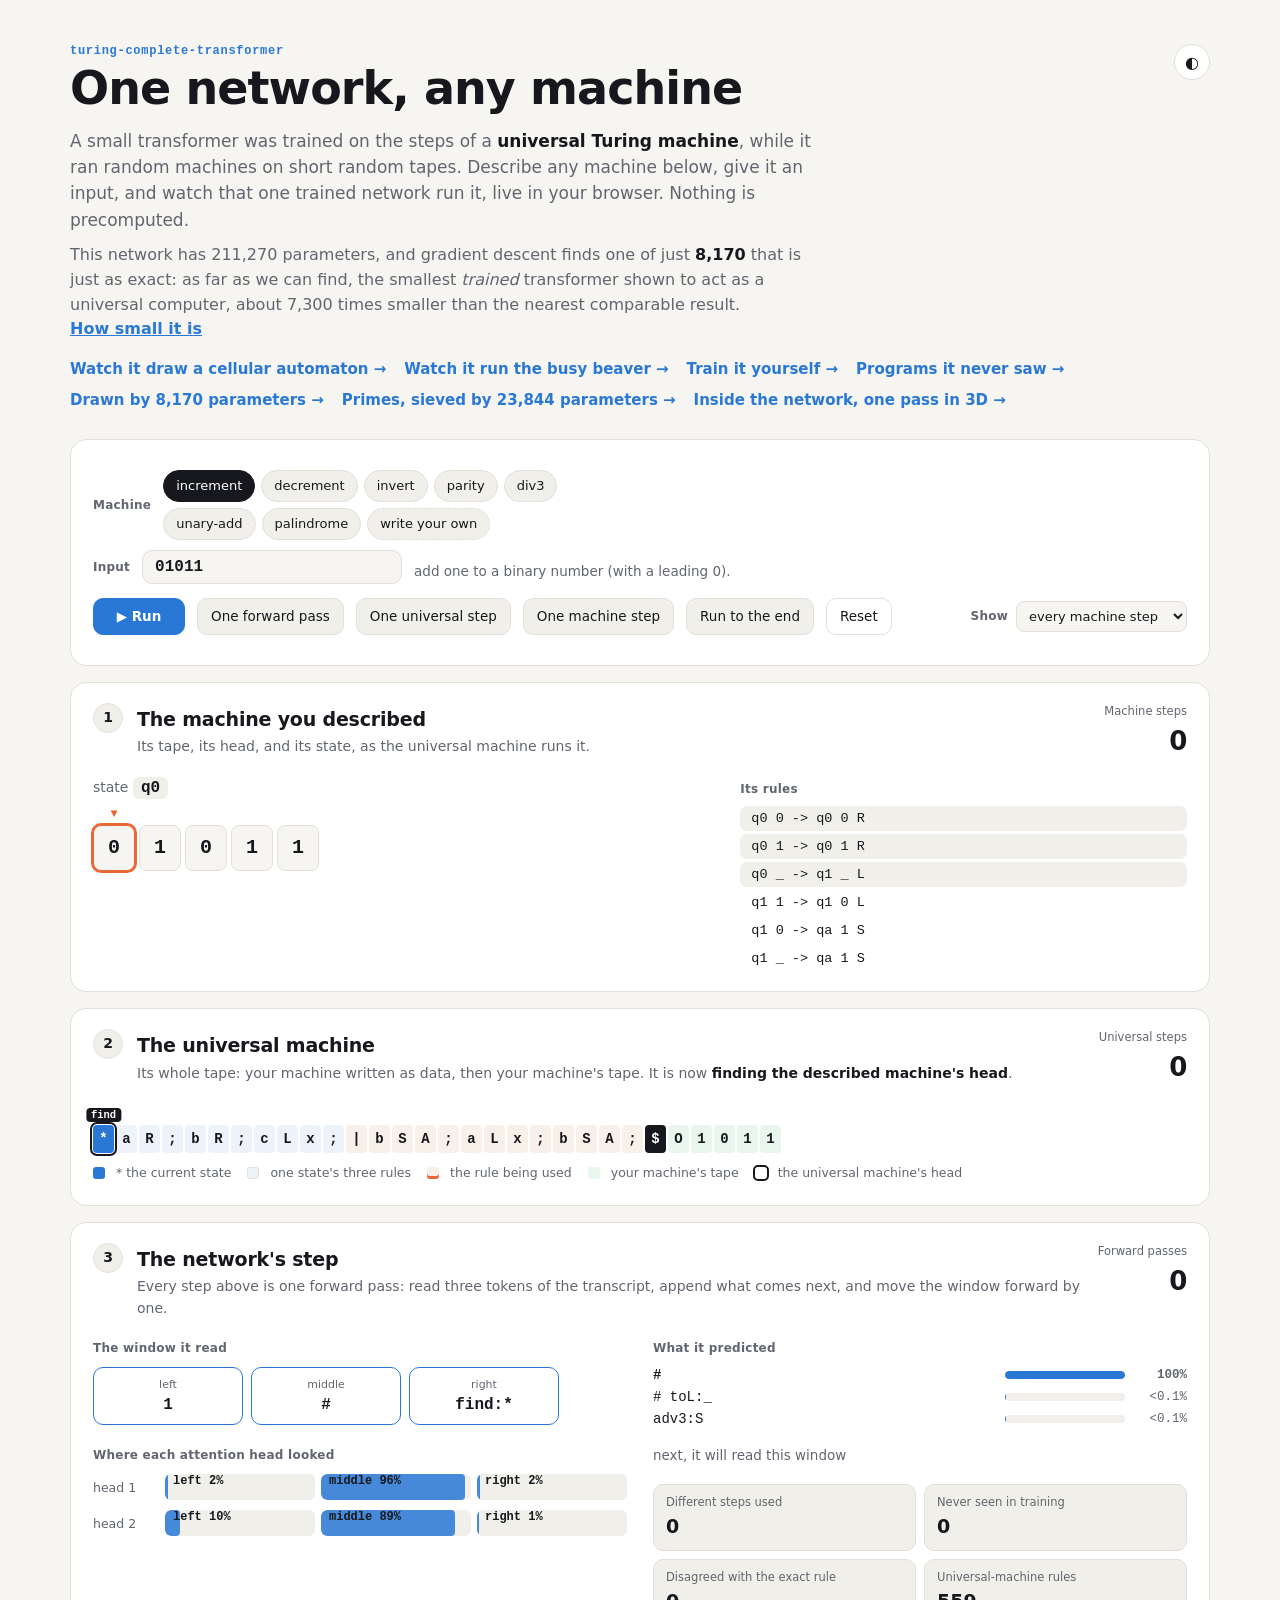
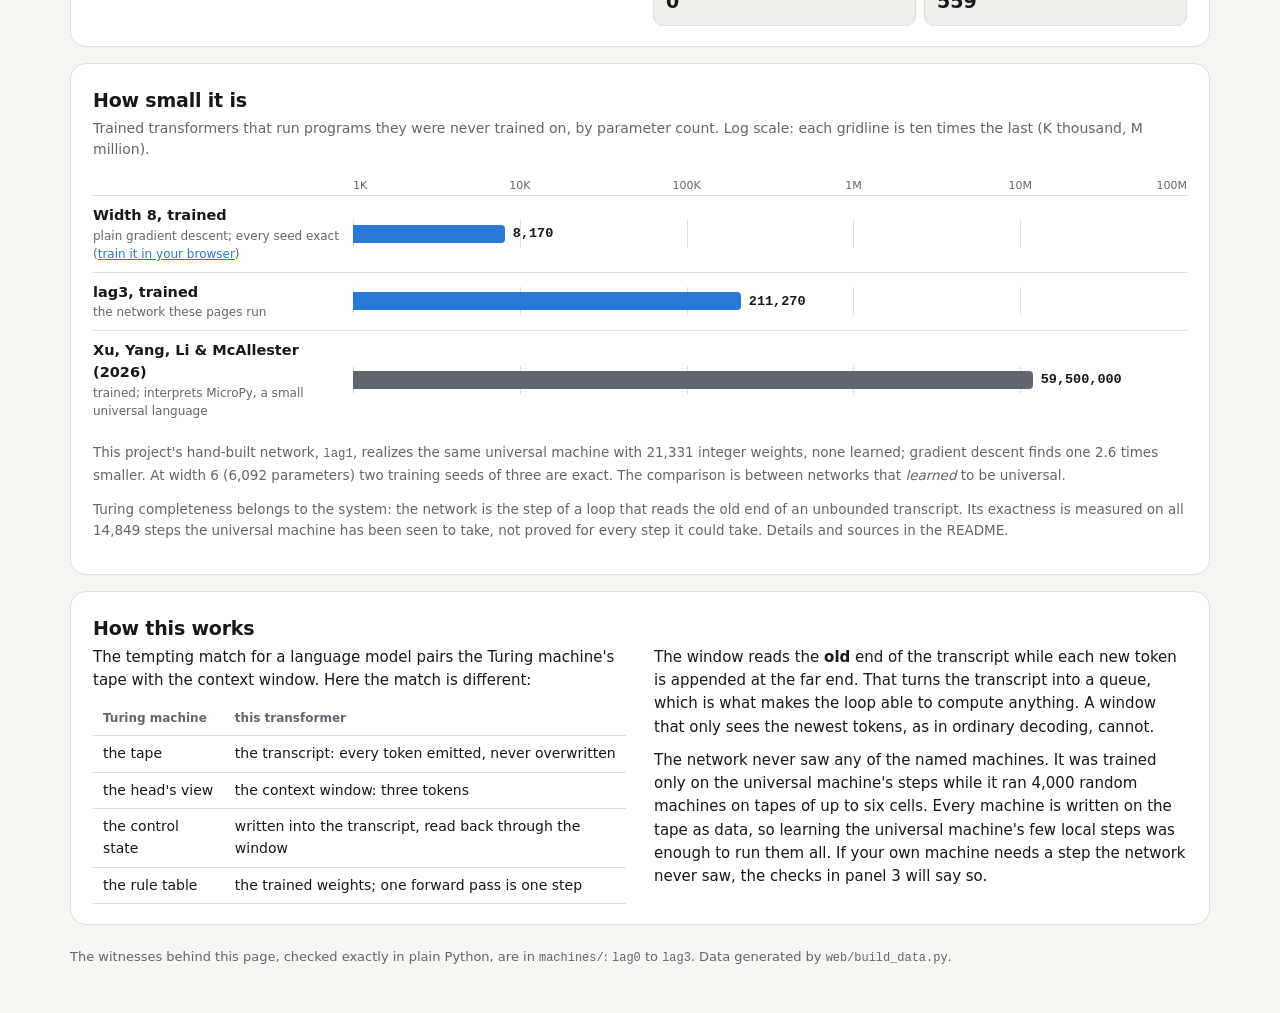
==== commit 73ca139d: "web/inside.html: one forward pass of the 23,844-parameter network, walked through in 3D Eight stages" ====
--- a/web/index.html
+++ b/web/index.html
@@ -19,7 +19,7 @@
     <p class="lede small-lede">This network has 211,270 parameters, and gradient descent finds one of just <b>8,170</b>
       that is just as exact: as far as we can find, the smallest <em>trained</em> transformer shown to act as a universal
       computer, about 7,300 times smaller than the nearest comparable result. <a href="#h-small">How small it is</a></p>
-    <nav class="pagenav"><a href="draw.html">Watch it draw a cellular automaton →</a><a href="beaver.html">Watch it run the busy beaver →</a><a href="train.html">Train it yourself →</a><a href="programs.html">Programs it never saw →</a><a href="curves.html">Drawn by 8,170 parameters →</a><a href="primes.html">Primes, sieved by 23,844 parameters →</a></nav>
+    <nav class="pagenav"><a href="draw.html">Watch it draw a cellular automaton →</a><a href="beaver.html">Watch it run the busy beaver →</a><a href="train.html">Train it yourself →</a><a href="programs.html">Programs it never saw →</a><a href="curves.html">Drawn by 8,170 parameters →</a><a href="primes.html">Primes, sieved by 23,844 parameters →</a><a href="inside.html">Inside the network, one pass in 3D →</a></nav>
     <button class="theme" type="button" aria-label="Toggle light and dark">◐</button>
   </div>
 </header>
--- a/web/style.css
+++ b/web/style.css
@@ -388,3 +388,51 @@
 .nowline { margin: 12px 0 0; }
 .controls .speed { max-width: 100%; min-width: 0; }
 .controls select { max-width: 100%; min-width: 0; text-overflow: ellipsis; }
+
+/* ---------------------------------------------------------------- inside.html */
+.strip { display: flex; flex-direction: column; gap: 14px; overflow-x: auto; padding: 16px 2px 4px; font: 600 13px var(--mono); }
+.strip .line { display: flex; gap: 3px; align-items: center; white-space: nowrap; }
+.strip .lab { flex: 0 0 9.5em; color: var(--muted); font: 500 12.5px var(--sans); }
+.tok { padding: 2px 6px; border-radius: 6px; background: var(--soft); border: 1px solid var(--rule); }
+.tok.head { background: var(--entry-b); }
+.tok.win { position: relative; border-color: var(--ink); background: var(--panel); }
+.tok.win::before { content: attr(data-r); position: absolute; top: -16px; left: 50%; transform: translateX(-50%); font-size: 10.5px; color: var(--muted); }
+.tok.w-c { box-shadow: 0 0 0 2px var(--accent-2, #eb6834); }
+.tok.out { border-style: dashed; border-color: var(--muted); min-width: 1.6em; text-align: center; }
+.tok.out.shown { border-style: solid; border-color: var(--good); box-shadow: 0 0 0 2px var(--good); }
+.tok.more { background: none; border-color: transparent; color: var(--muted); }
+.win-buttons { margin-top: 14px; }
+.inside-grid { display: grid; grid-template-columns: minmax(0, 1fr) 330px; gap: 18px; align-items: start; }
+.view3d.stage { height: min(72vh, 620px); }
+.labels3d { position: absolute; left: 0; top: 0; }
+.labels3d .v-label { opacity: 0.92; }
+.v-label.tag { border-color: #e0a400; }
+.v-label.tag.win { border-color: var(--good); color: var(--good); }
+.v-label.side { background: none; border: none; color: var(--muted); }
+.tip { position: absolute; z-index: 3; pointer-events: none; font: 600 12px var(--mono); color: var(--ink); background: var(--panel);
+  border: 1px solid var(--rule); border-radius: 8px; padding: 4px 8px; white-space: nowrap; box-shadow: 0 2px 8px rgba(0,0,0,0.12); }
+.chapter h3 { margin: 2px 0 10px; font-size: 20px; }
+.chapter p { margin: 0 0 10px; font-size: 14.5px; line-height: 1.55; }
+.chapter .ch-num { margin: 0; font-size: 12px; color: var(--muted); }
+.chapter .muted, .muted { color: var(--muted); }
+.chapter ul.toks, .chapter ol.toks { margin: 0 0 10px; padding-left: 18px; font-size: 14px; line-height: 1.55; }
+.chapter code { font-size: 12.5px; }
+.chapter .ok { color: var(--good); } .chapter .bad { color: var(--bad); }
+.hk { font-weight: 650; border-bottom: 3px solid; }
+.hk.h1 { border-color: #1baf7a; } .hk.h2 { border-color: #8b5cf6; }
+.s-h1 { background: #1baf7a; } .s-h2 { background: #8b5cf6; }
+.ch-buttons { margin-top: 14px; align-items: center; }
+.chapters { list-style: none; display: flex; flex-wrap: wrap; gap: 6px; margin: 0; padding: 0; }
+.chapters button { width: 32px; height: 32px; border-radius: 50%; border: 1px solid var(--rule); background: var(--soft); color: var(--ink);
+  font: 600 13px var(--sans); cursor: pointer; }
+.chapters button.on { background: var(--accent); border-color: var(--accent); color: #fff; }
+.scroll { overflow-x: auto; }
+.budget { width: 100%; border-collapse: collapse; font-size: 14px; }
+.budget th, .budget td { text-align: left; padding: 7px 10px; border-bottom: 1px solid var(--rule); white-space: nowrap; }
+.budget .n { text-align: right; }
+.budget tfoot td { font-weight: 650; border-bottom: none; }
+@media (max-width: 900px) {
+  .inside-grid { grid-template-columns: 1fr; }
+  .view3d.stage { height: min(58vh, 100vw); }
+}
+.v-label.sec { font: 650 13px var(--sans); padding: 2px 8px; }
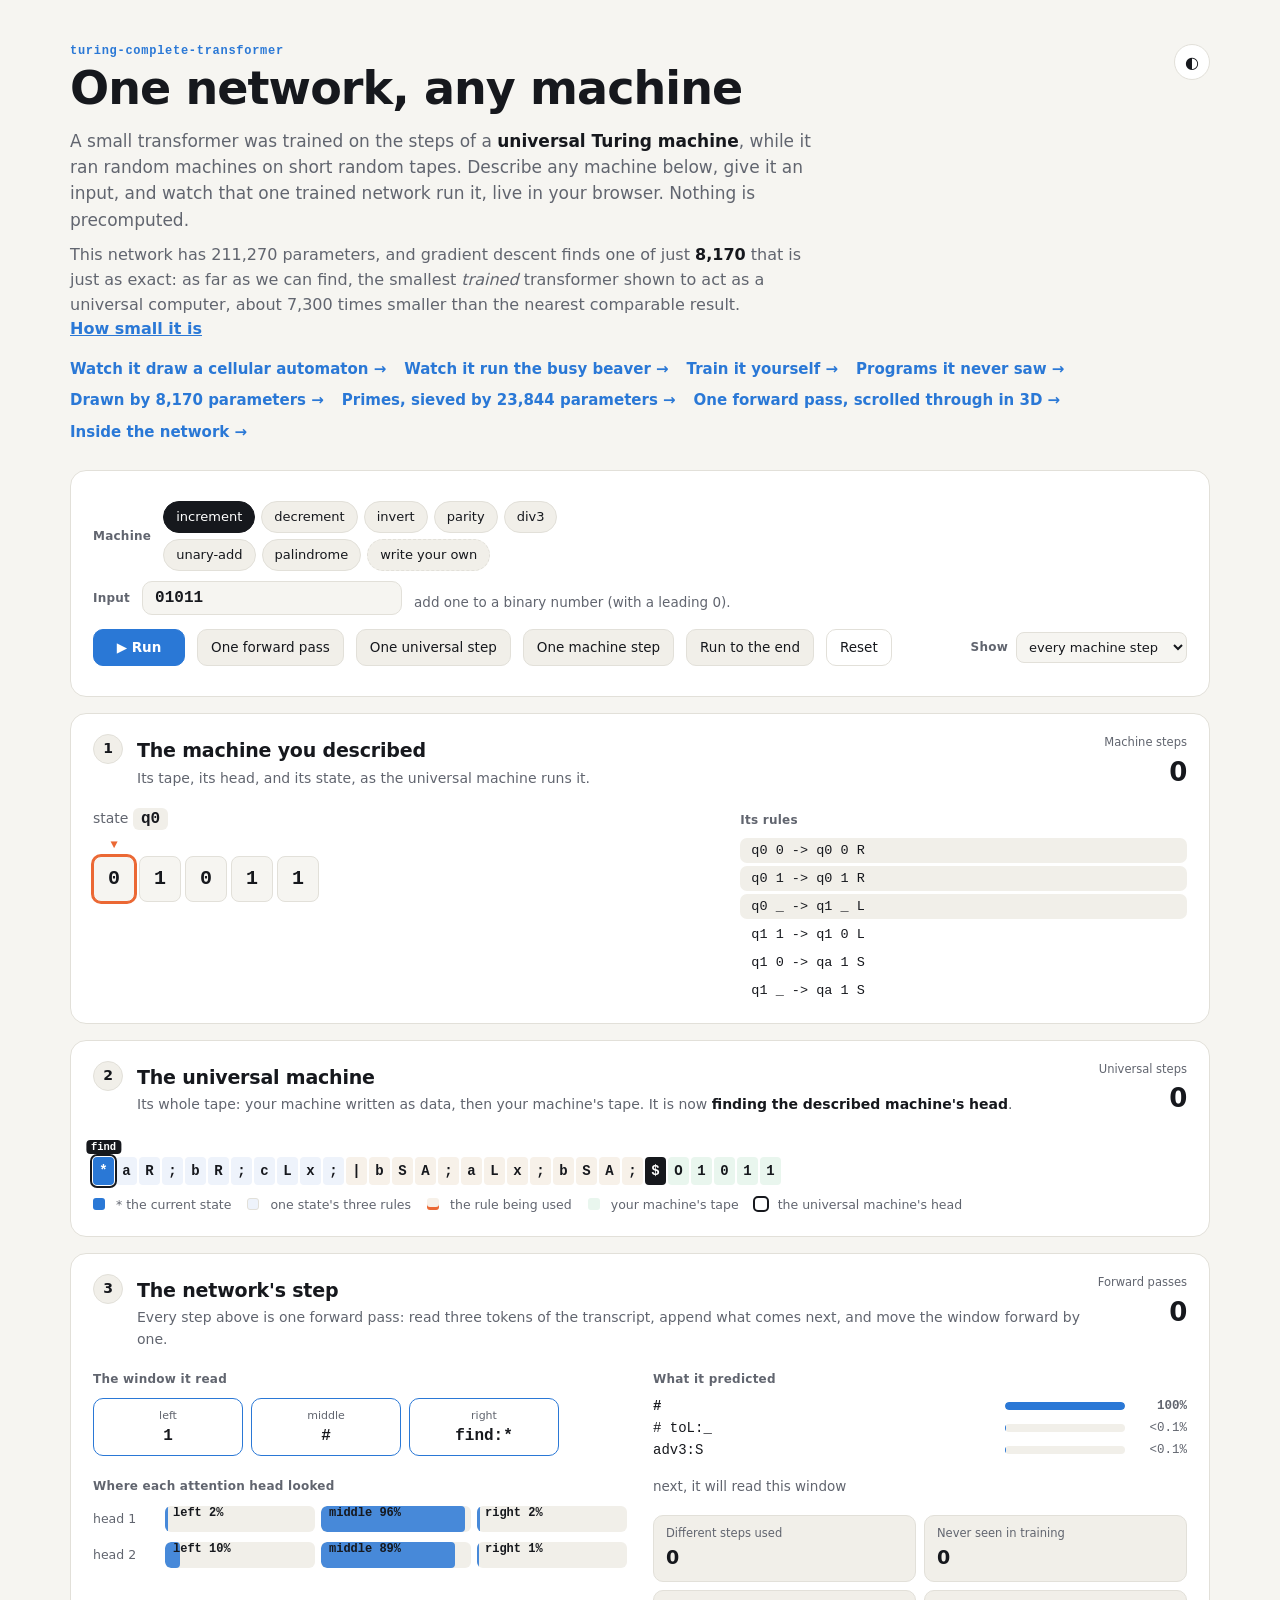
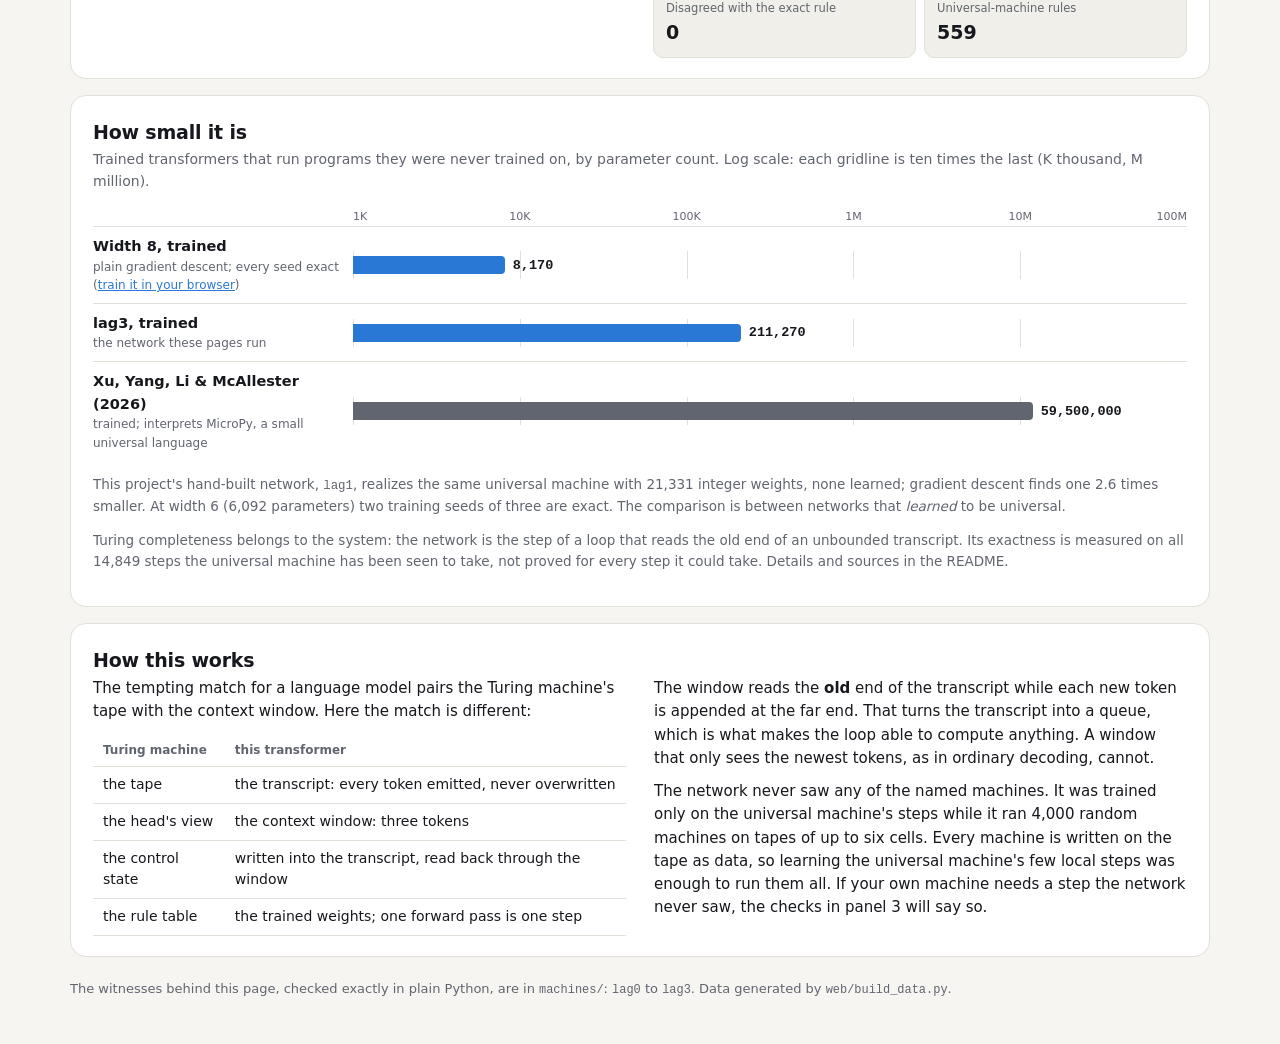
==== commit 319e498a: "web/walk.html: one forward pass as a walkthrough you scroll The 3D scene stays in place while twelve" ====
--- a/web/index.html
+++ b/web/index.html
@@ -19,7 +19,7 @@
     <p class="lede small-lede">This network has 211,270 parameters, and gradient descent finds one of just <b>8,170</b>
       that is just as exact: as far as we can find, the smallest <em>trained</em> transformer shown to act as a universal
       computer, about 7,300 times smaller than the nearest comparable result. <a href="#h-small">How small it is</a></p>
-    <nav class="pagenav"><a href="draw.html">Watch it draw a cellular automaton →</a><a href="beaver.html">Watch it run the busy beaver →</a><a href="train.html">Train it yourself →</a><a href="programs.html">Programs it never saw →</a><a href="curves.html">Drawn by 8,170 parameters →</a><a href="primes.html">Primes, sieved by 23,844 parameters →</a><a href="inside.html">Inside the network, one pass in 3D →</a></nav>
+    <nav class="pagenav"><a href="draw.html">Watch it draw a cellular automaton →</a><a href="beaver.html">Watch it run the busy beaver →</a><a href="train.html">Train it yourself →</a><a href="programs.html">Programs it never saw →</a><a href="curves.html">Drawn by 8,170 parameters →</a><a href="primes.html">Primes, sieved by 23,844 parameters →</a><a href="walk.html">One forward pass, scrolled through in 3D →</a><a href="inside.html">Inside the network →</a></nav>
     <button class="theme" type="button" aria-label="Toggle light and dark">◐</button>
   </div>
 </header>
--- a/web/style.css
+++ b/web/style.css
@@ -436,3 +436,40 @@
   .view3d.stage { height: min(58vh, 100vw); }
 }
 .v-label.sec { font: 650 13px var(--sans); padding: 2px 8px; }
+
+/* ---------------------------------------------------------------- walk.html: the walkthrough you scroll */
+.scrollhint { margin: 22px 0 0; font: 600 13px var(--sans); color: var(--muted); }
+.walk { display: grid; grid-template-columns: minmax(0, 0.82fr) minmax(0, 1.18fr); gap: 0 28px; max-width: 1400px; margin: 0 auto;
+  padding: 0 24px; }
+.walk-stage { grid-column: 2; grid-row: 1; position: sticky; top: 0; height: 100vh; height: 100svh; padding: 16px 0; box-sizing: border-box;
+  display: flex; flex-direction: column; gap: 8px; }
+.walk-stage .view3d { flex: 1; height: auto; touch-action: auto; }
+.walk-progress { height: 3px; border-radius: 2px; background: var(--rule); overflow: hidden; }
+.walk-progress i { display: block; height: 100%; width: 0; background: var(--accent); }
+.walk-steps { grid-column: 1; grid-row: 1; padding: 30vh 0 40vh; }
+.step { min-height: 88vh; display: flex; align-items: center; }
+.step .card { width: 100%; background: var(--panel); border: 1px solid var(--rule); border-radius: 16px; padding: 20px 22px;
+  opacity: 0.4; transition: opacity 0.35s, box-shadow 0.35s; }
+.step.on .card { opacity: 1; box-shadow: 0 6px 24px rgba(0, 0, 0, 0.07); }
+.step h2 { margin: 2px 0 10px; font-size: 22px; }
+.step p { margin: 0 0 10px; font-size: 15.5px; line-height: 1.6; }
+.step .ch-num { margin: 0; font-size: 12px; color: var(--muted); }
+.step .muted { color: var(--muted); }
+.step ul.toks, .step ol.toks { margin: 0 0 10px; padding-left: 20px; font-size: 15px; line-height: 1.6; }
+.step code { font-size: 13px; }
+.step .ok { color: var(--good); } .step .bad { color: var(--bad); }
+.step .strip { margin: 4px 0 10px; padding-top: 14px; }
+.step .strip .lab { flex-basis: 8.5em; }
+.step .buttons { margin: 6px 0 12px; }
+.walk-after { margin-top: 10px; }
+@media (max-width: 899px) {
+  .walk { display: block; padding: 0; }
+  .walk-stage { position: sticky; top: 0; z-index: 2; height: 52vh; height: 52svh; padding: 0; background: var(--bg); gap: 0; }
+  .walk-stage .view3d { border-radius: 0; }
+  .walk-steps { padding: 6vh 16px 30vh; }
+  .step { min-height: 70vh; align-items: flex-end; padding-bottom: 6vh; }
+  .step .card { padding: 16px; }
+  .step p { font-size: 15px; }
+  .walk-stage .v-label.small { font-size: 10px; padding: 0 4px; }
+  .walk-stage .v-label.sec { font-size: 11.5px; padding: 1px 6px; }
+}
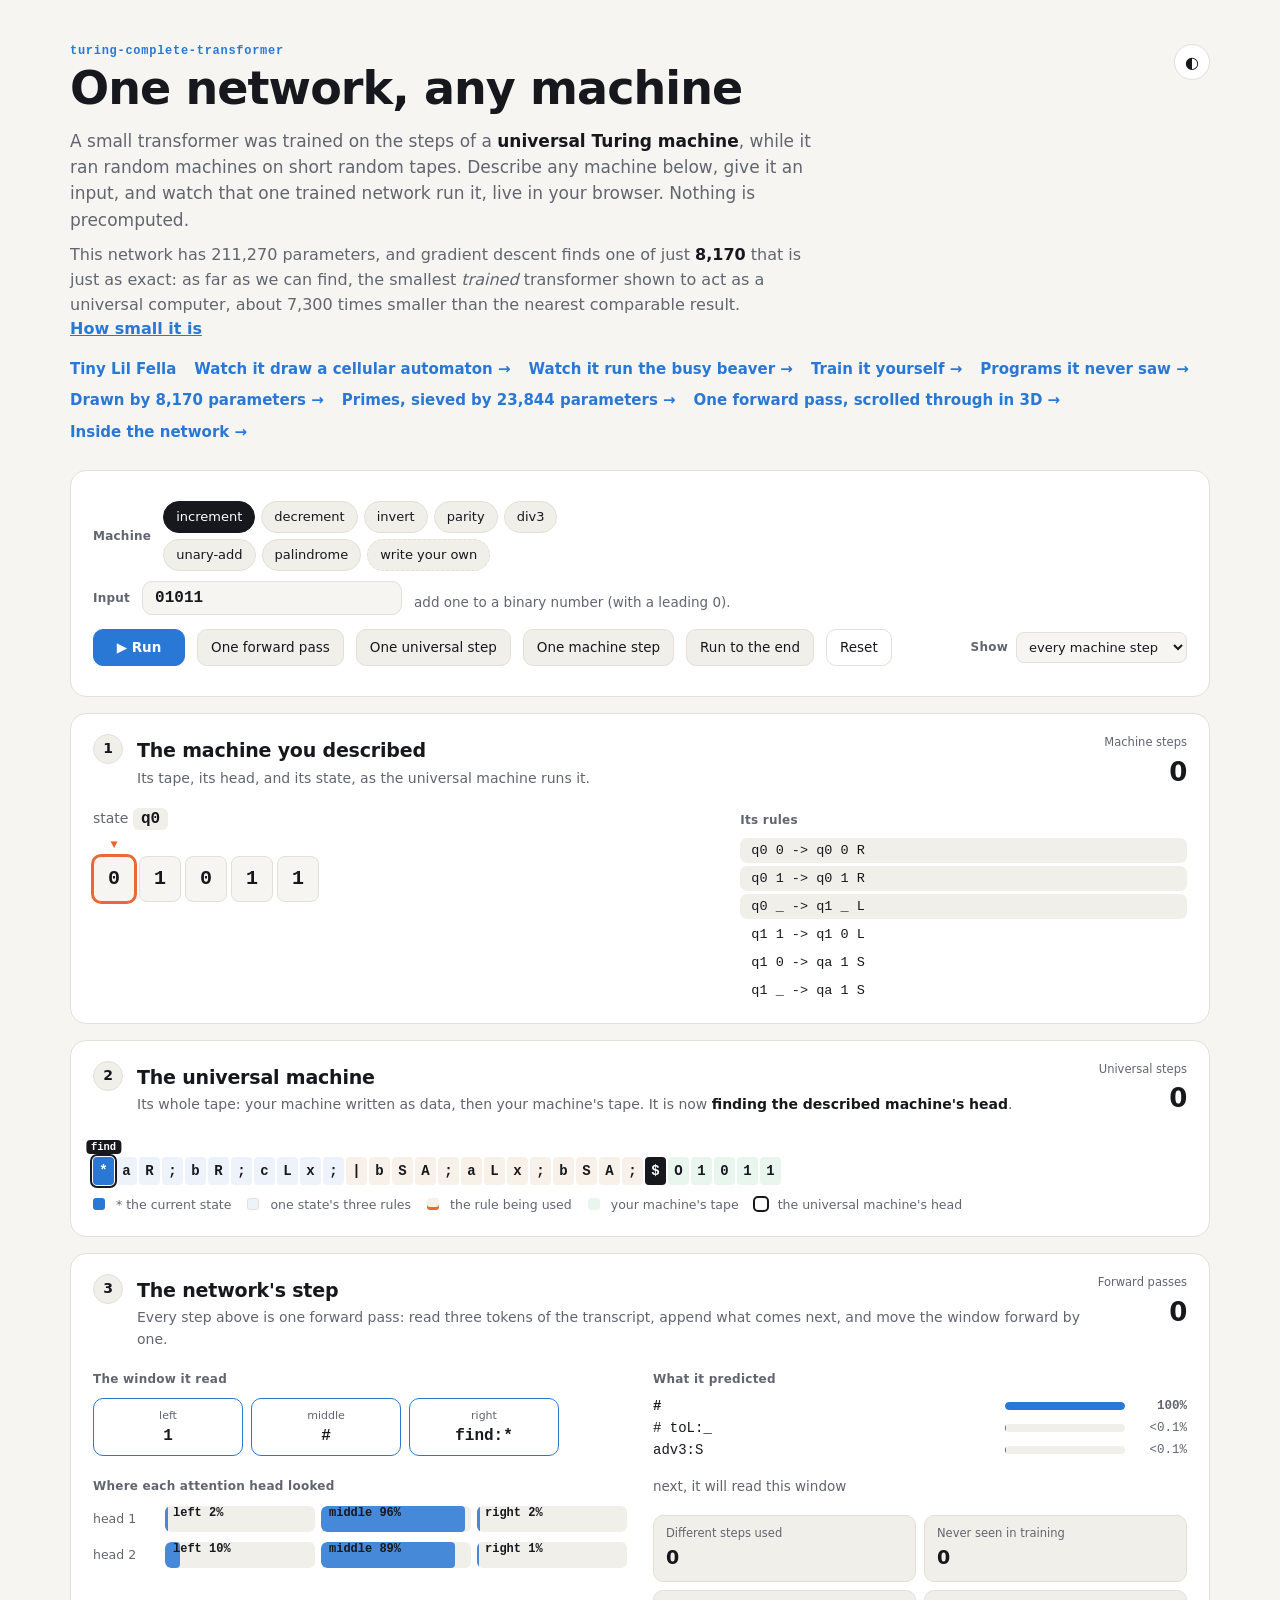
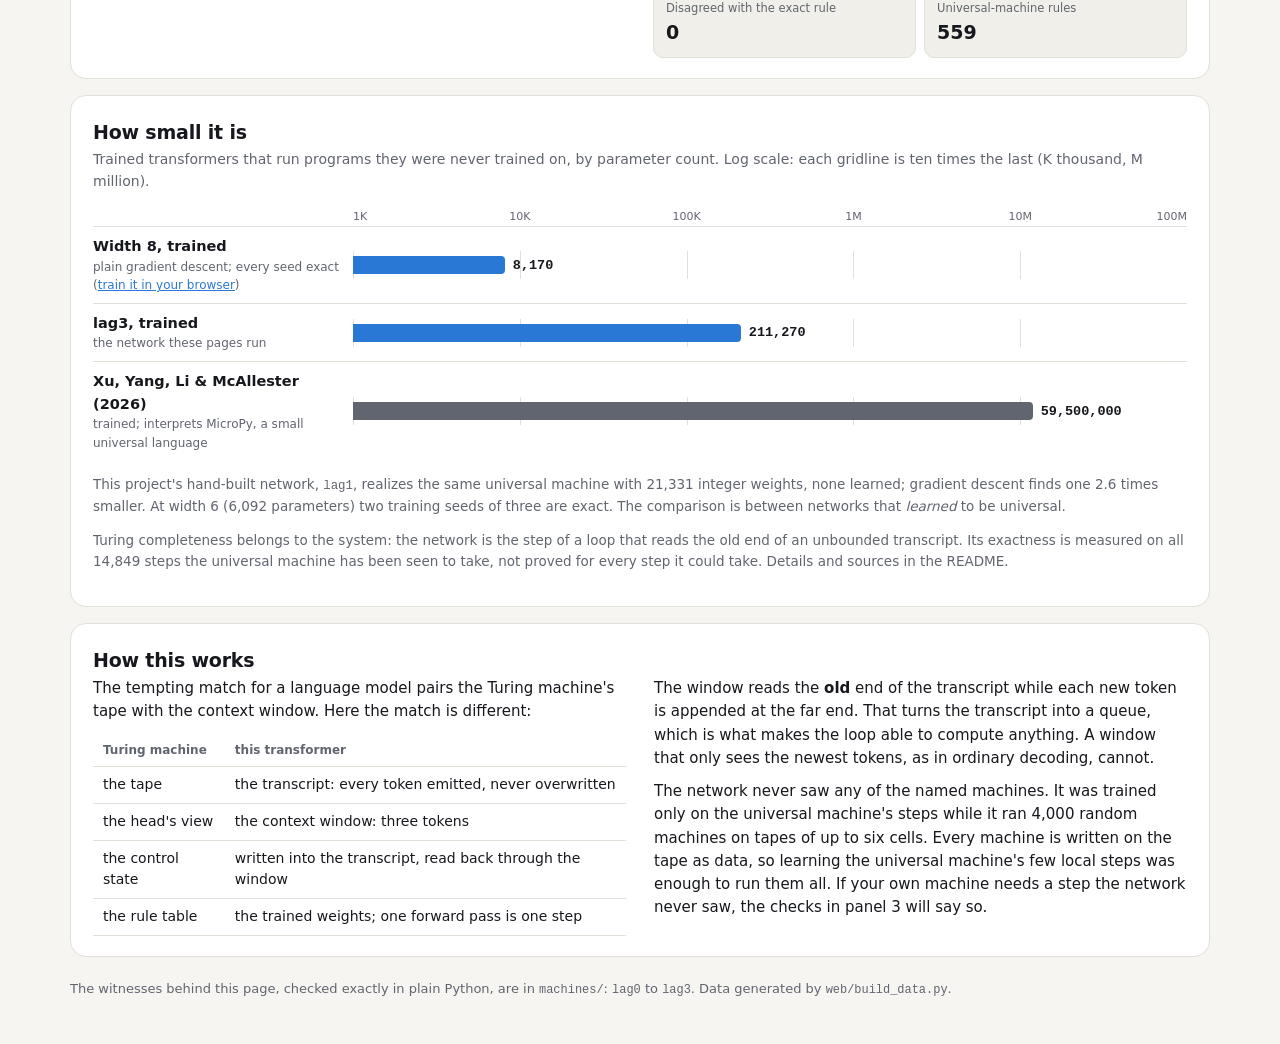
==== commit a4ddaa2f: "web/tlf.html: Tiny Lil Fella, the page from the Paper design, in three.js One long page, every 3D vi" ====
--- a/web/index.html
+++ b/web/index.html
@@ -19,7 +19,7 @@
     <p class="lede small-lede">This network has 211,270 parameters, and gradient descent finds one of just <b>8,170</b>
       that is just as exact: as far as we can find, the smallest <em>trained</em> transformer shown to act as a universal
       computer, about 7,300 times smaller than the nearest comparable result. <a href="#h-small">How small it is</a></p>
-    <nav class="pagenav"><a href="draw.html">Watch it draw a cellular automaton →</a><a href="beaver.html">Watch it run the busy beaver →</a><a href="train.html">Train it yourself →</a><a href="programs.html">Programs it never saw →</a><a href="curves.html">Drawn by 8,170 parameters →</a><a href="primes.html">Primes, sieved by 23,844 parameters →</a><a href="walk.html">One forward pass, scrolled through in 3D →</a><a href="inside.html">Inside the network →</a></nav>
+    <nav class="pagenav"><a href="tlf.html">Tiny Lil Fella</a><a href="draw.html">Watch it draw a cellular automaton →</a><a href="beaver.html">Watch it run the busy beaver →</a><a href="train.html">Train it yourself →</a><a href="programs.html">Programs it never saw →</a><a href="curves.html">Drawn by 8,170 parameters →</a><a href="primes.html">Primes, sieved by 23,844 parameters →</a><a href="walk.html">One forward pass, scrolled through in 3D →</a><a href="inside.html">Inside the network →</a></nav>
     <button class="theme" type="button" aria-label="Toggle light and dark">◐</button>
   </div>
 </header>
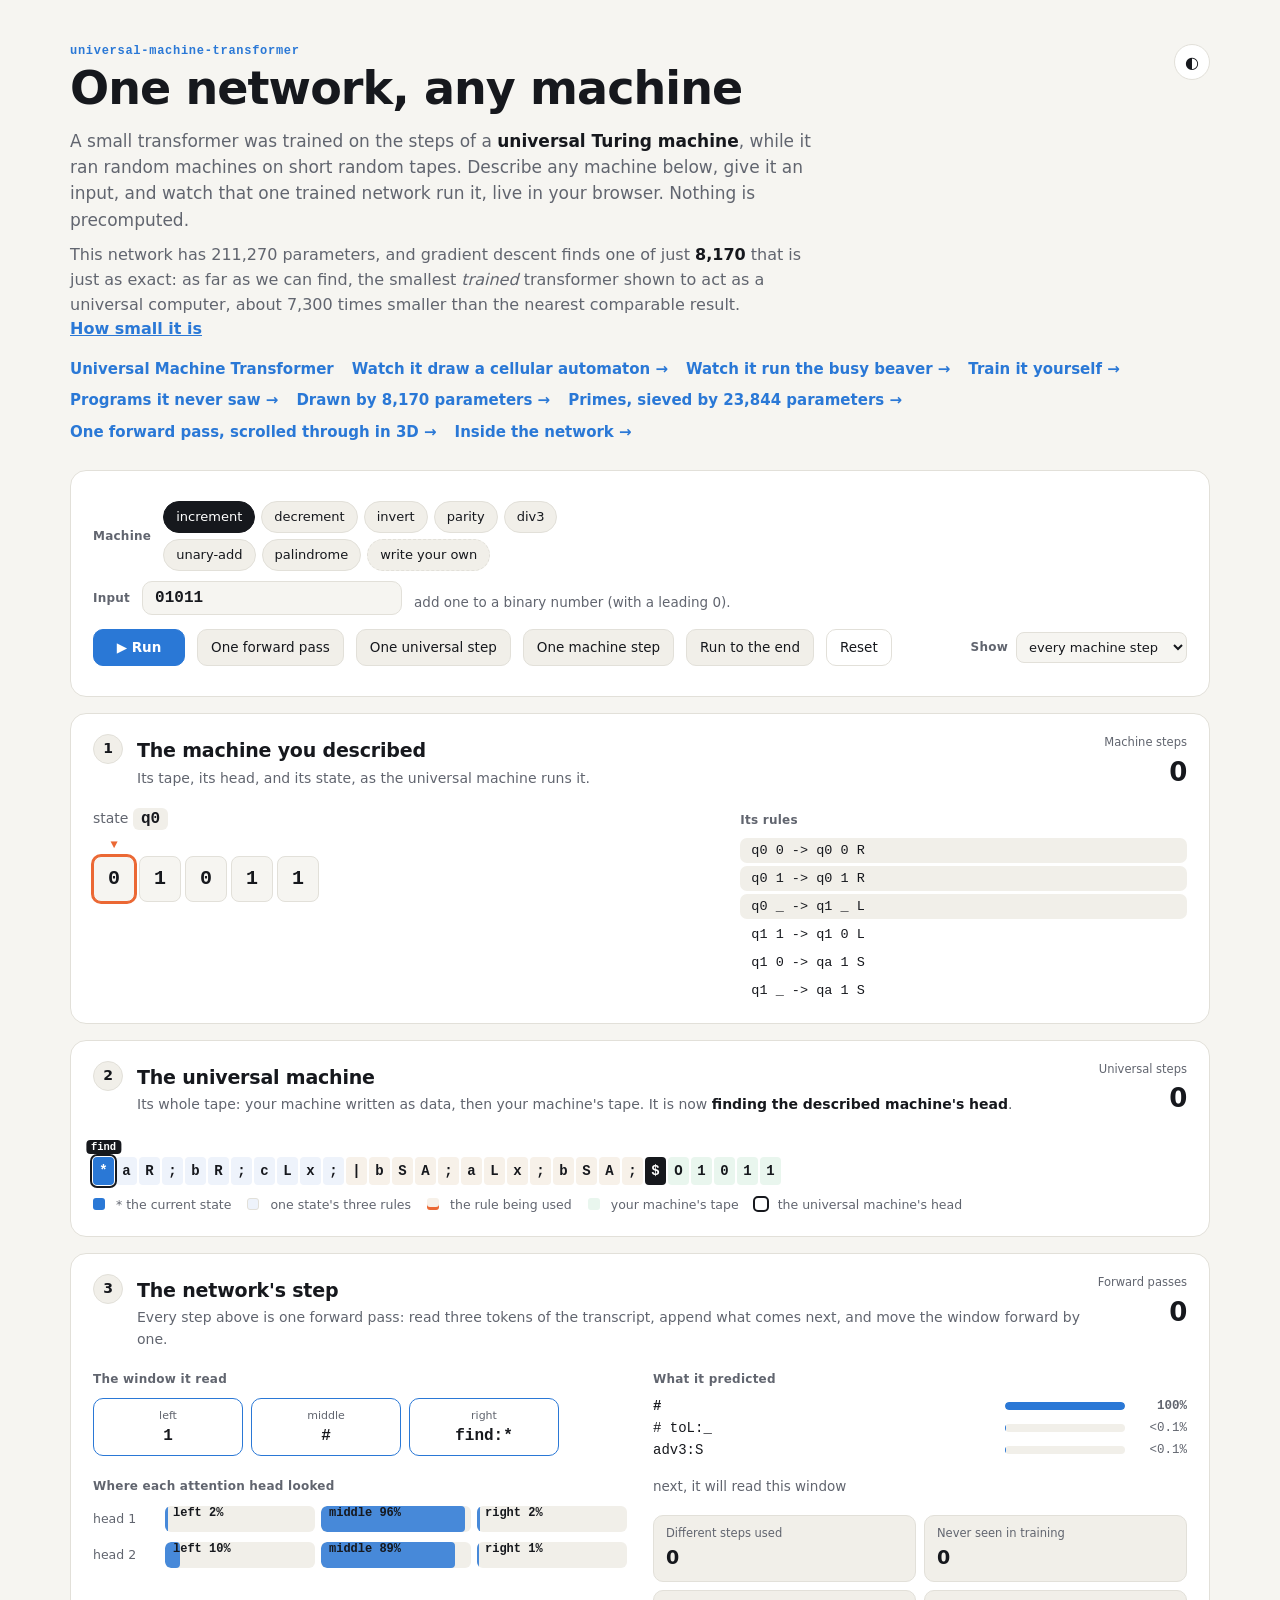
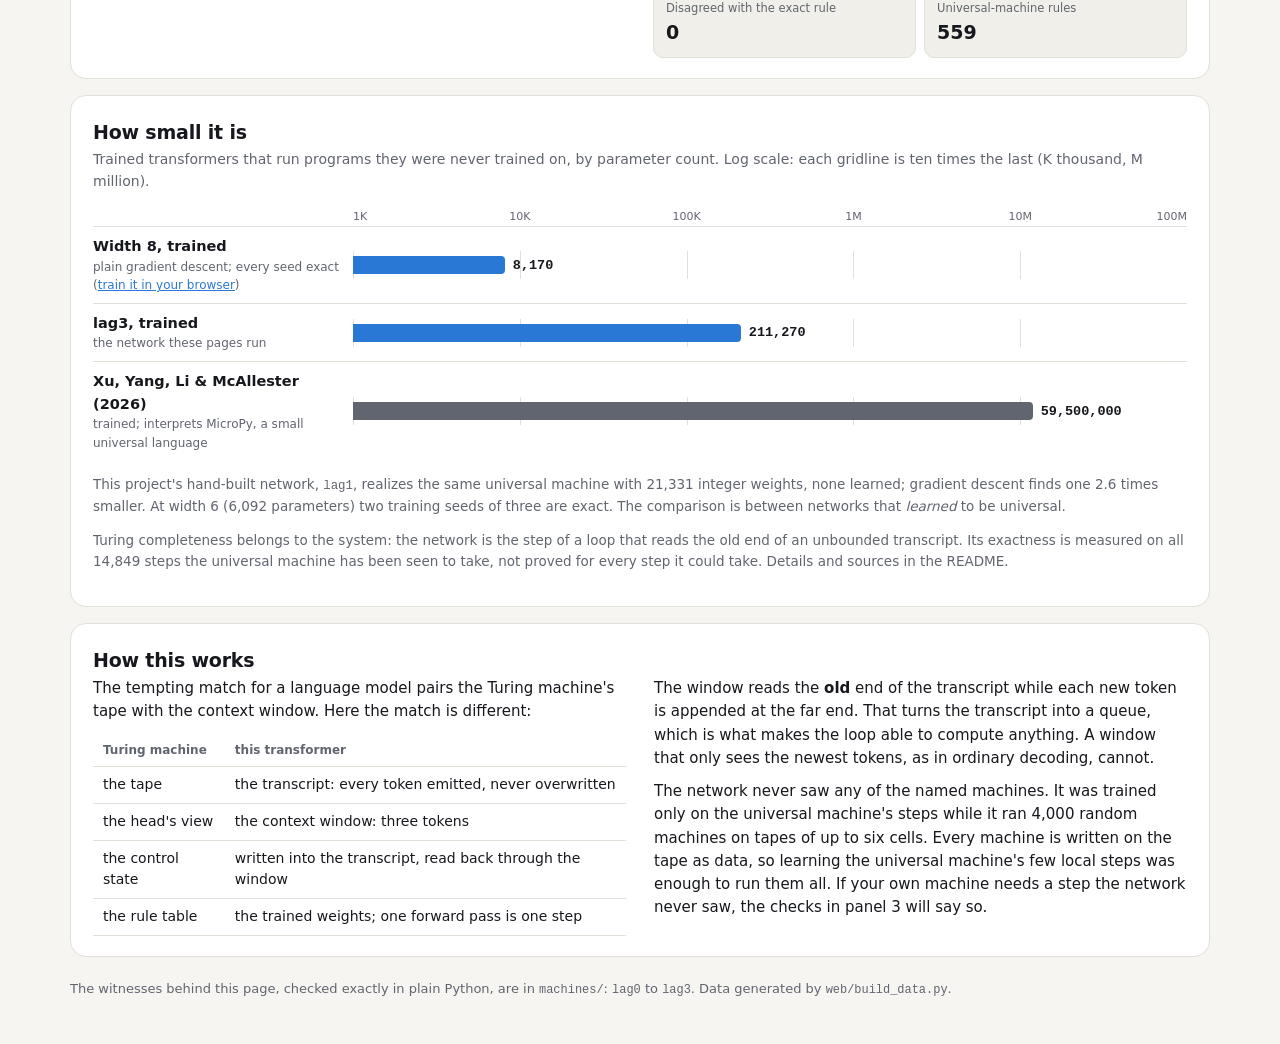
==== commit 6fc13892: "Universal Machine Transformer: the new name, dual license, and a README to match Renames Tiny Lil Fe" ====
--- a/web/index.html
+++ b/web/index.html
@@ -11,7 +11,7 @@
 <body>
 <header class="hero">
   <div class="wrap">
-    <p class="kicker">turing-complete-transformer</p>
+    <p class="kicker">universal-machine-transformer</p>
     <h1>One network, any machine</h1>
     <p class="lede">A small transformer was trained on the steps of a <b>universal Turing machine</b>, while it ran random
       machines on short random tapes. Describe any machine below, give it an input, and watch that one trained network
@@ -19,7 +19,7 @@
     <p class="lede small-lede">This network has 211,270 parameters, and gradient descent finds one of just <b>8,170</b>
       that is just as exact: as far as we can find, the smallest <em>trained</em> transformer shown to act as a universal
       computer, about 7,300 times smaller than the nearest comparable result. <a href="#h-small">How small it is</a></p>
-    <nav class="pagenav"><a href="tlf.html">Tiny Lil Fella</a><a href="draw.html">Watch it draw a cellular automaton →</a><a href="beaver.html">Watch it run the busy beaver →</a><a href="train.html">Train it yourself →</a><a href="programs.html">Programs it never saw →</a><a href="curves.html">Drawn by 8,170 parameters →</a><a href="primes.html">Primes, sieved by 23,844 parameters →</a><a href="walk.html">One forward pass, scrolled through in 3D →</a><a href="inside.html">Inside the network →</a></nav>
+    <nav class="pagenav"><a href="umt.html">Universal Machine Transformer</a><a href="draw.html">Watch it draw a cellular automaton →</a><a href="beaver.html">Watch it run the busy beaver →</a><a href="train.html">Train it yourself →</a><a href="programs.html">Programs it never saw →</a><a href="curves.html">Drawn by 8,170 parameters →</a><a href="primes.html">Primes, sieved by 23,844 parameters →</a><a href="walk.html">One forward pass, scrolled through in 3D →</a><a href="inside.html">Inside the network →</a></nav>
     <button class="theme" type="button" aria-label="Toggle light and dark">◐</button>
   </div>
 </header>
